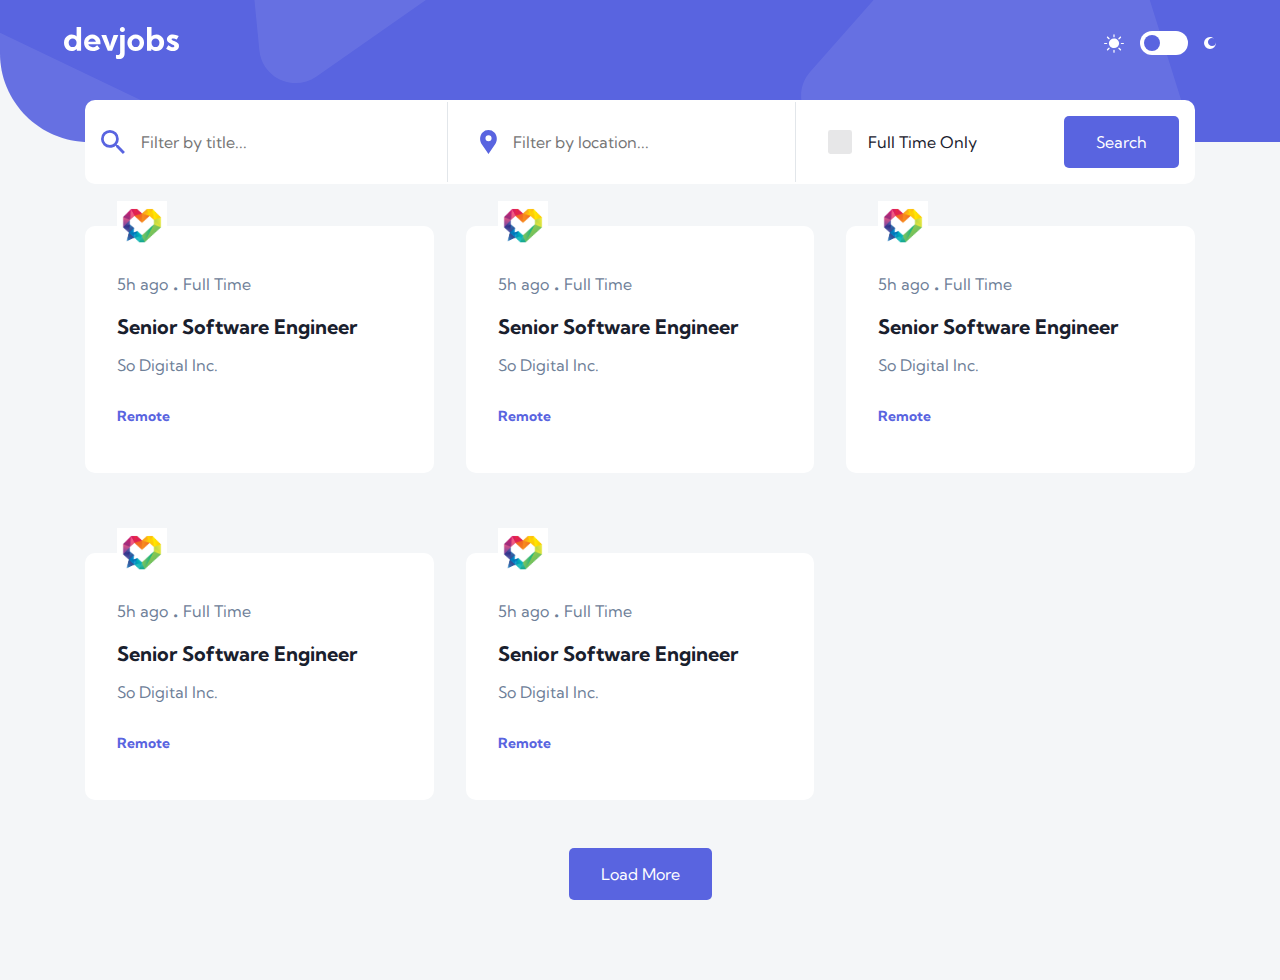
==== index.html @ e7089a94 "initial submit" ====
<!DOCTYPE html>
<html lang="en">
<head>
  <meta charset="UTF-8">
  <meta name="viewport" content="width=device-width, initial-scale=1.0">
  <link rel="icon" type="image/png" sizes="32x32" href="assets/favicon-32x32.png">
  <link rel="stylesheet" href="sass/style.css">
  <link rel="stylesheet" href="sass/style-tablet.css" media="screen and (min-width: 768px)">
  <link rel="stylesheet" href="sass/style-desktop.css" media="screen and (min-width: 1024px)">

  <title>Github App</title>
</head>

<body>
  <header>
    <!-- Background -->
    <div class="header__background">
      <picture>
        <source srcset="assets/desktop/bg-pattern-header.svg" media="(min-width: 1024px)"/>
        <source srcset="assets/tablet/bg-pattern-header.svg" media="(min-width: 768px)"/>
        <img src="assets/mobile/bg-pattern-header.svg" alt="background">
      </picture>
    </div>

    <!-- Logo & Toggle -->
    <div class="header__mode">
        <!-- Logo -->
        <a href="#" class="header__logo"><img src="assets/desktop/logo.svg" alt="logo"></a>
        <!-- Toggle -->
        <div class="row">
          <img src="assets/desktop/icon-sun.svg" alt="light mode">
          <div class="header__toggle"></div>
          <img src="assets/desktop/icon-moon.svg" alt="dark mode">
        </div>
    </div>

    <!-- Search bar -->
    <div class="header__searchbar">
      <label for="title">
        <img src="assets/desktop/icon-search.svg" alt="search">
        <input type="text" placeholder="Filter by title...">
      </label>
      <a href="#" class="modal"><img id="modal" src="assets/mobile/icon-filter.svg" alt="filter"></a>
      <a href="#" id="search">
        <svg width="24" height="24" xmlns="http://www.w3.org/2000/svg"><path d="M17.112 15.059h-1.088l-.377-.377a8.814 8.814 0 002.15-5.784A8.898 8.898 0 008.898 0 8.898 8.898 0 000 8.898a8.898 8.898 0 008.898 8.899c2.211 0 4.23-.808 5.784-2.143l.377.377v1.081l6.845 6.832 2.04-2.04-6.832-6.845zm-8.214 0A6.16 6.16 0 118.9 2.737a6.16 6.16 0 010 12.322z" fill="#FFF" fill-rule="nonzero"/></svg>
      </a>
      <div class="header__hidden">
        <label for="location">
          <img src="assets/desktop/icon-location.svg" alt="location">
          <input type="text" placeholder="Filter by location...">
        </label>
        <label for="type">
          <input type="checkbox" name="fulltime" id="fulltime1"> <!-- Need id -->
          <label for="fulltime1">Full Time Only</label>
        </label>
        <a href="#" class="searchBtn lightBtn">Search</a>
      </div>
    </div>
    
    <!-- Modal mobile -->
    <div class="header__modal">
      <div class="header__modal-content">
        <label for="location">
          <img src="assets/desktop/icon-location.svg" alt="location">
          <input type="text" placeholder="Filter by location...">
        </label>
        <div class="line"></div>
        <label for="type">
          <input type="checkbox" name="fulltime" id="fulltime2"> <!-- Need id -->
          <label for="fulltime2">Full Time Only</label>
        </label>
        <a href="#" class="searchBtn lightBtn">Search</a>
      </div>
    </div>
  </header>


  <main>
    <div class="job">
      <!-- Job card -->
      <a href="#"><div class="job__card job-1">
        <img src="assets/SR Logo.png" class="job__logo" alt="company logo">
        <div class="job__createTime">
          <span class="job__type">5h ago</span>
          <span>.</span>
          <span class="job__type">Full Time</span>
        </div>
        <h3 class="job__title">Senior Software Engineer</h3>
        <p class="job__type">So Digital Inc.</p>
        <h4 class="job__location">Remote</h4>
      </div></a>

      <a href="#"><div class="job__card job-2">
        <img src="assets/SR Logo.png" class="job__logo" alt="company logo">
        <div class="job__createTime">
          <span class="job__type">5h ago</span>
          <span>.</span>
          <span class="job__type">Full Time</span>
        </div>
        <h3 class="job__title">Senior Software Engineer</h3>
        <p class="job__type">So Digital Inc.</p>
        <h4 class="job__location">Remote</h4>
      </div></a>

      <a href="#"><div class="job__card job-3">
        <img src="assets/SR Logo.png" class="job__logo" alt="company logo">
        <div class="job__createTime">
          <span class="job__type">5h ago</span>
          <span>.</span>
          <span class="job__type">Full Time</span>
        </div>
        <h3 class="job__title">Senior Software Engineer</h3>
        <p class="job__type">So Digital Inc.</p>
        <h4 class="job__location">Remote</h4>
      </div></a>

      <a href="#"><div class="job__card job-4">
        <img src="assets/SR Logo.png" class="job__logo" alt="company logo">
        <div class="job__createTime">
          <span class="job__type">5h ago</span>
          <span>.</span>
          <span class="job__type">Full Time</span>
        </div>
        <h3 class="job__title">Senior Software Engineer</h3>
        <p class="job__type">So Digital Inc.</p>
        <h4 class="job__location">Remote</h4>
      </div></a>

      <a href="#"><div class="job__card job-5">
        <img src="assets/SR Logo.png" class="job__logo" alt="company logo">
        <div class="job__createTime">
          <span class="job__type">5h ago</span>
          <span>.</span>
          <span class="job__type">Full Time</span>
        </div>
        <h3 class="job__title">Senior Software Engineer</h3>
        <p class="job__type">So Digital Inc.</p>
        <h4 class="job__location">Remote</h4>
      </div></a>
    
    </div>

    <!-- Load more -->
    <div class="loadmore">
      <a href="#" class="lightBtn">Load More</a>
    </div>
    
  </main>
  
  <!-- <script src="js/class.js"></script> -->
  <!-- <script src="js/app.js"></script> -->
  <script src="js/ui.js"></script>
</body>
</html>
---- sass/style.css ----
@import url("https://fonts.googleapis.com/css2?family=Kumbh+Sans:wght@400;700&display=swap");
/*--VARIABLES--*/
/*--RESET--*/
/* Box sizing rules */
*, *::before, *::after {
  -webkit-box-sizing: border-box;
          box-sizing: border-box;
}

/* Remove default margin & padding */
html, body, h1, h2, h3, h4, h5, p, ul, li {
  margin: 0;
  padding: 0;
}

/* Set core root defaults */
html:focus-within {
  scroll-behavior: smooth;
}

/* Set core body defaults */
body {
  min-height: 100vh;
  text-rendering: optimizeSpeed;
  font-family: "Kumbh Sans", sans-serif;
  font-size: 1rem;
  color: #19202D;
}

/* Remove default list style */
li {
  list-style: none;
}

a {
  text-decoration: none;
  color: #19202D;
  cursor: pointer;
}

/* Make images easier to work with */
picture, img {
  max-width: 100%;
  display: block;
  height: 100%;
}

/* Inherit fonts for inputs and buttons */
input, button, textarea, select {
  font: inherit;
}

/*--VISUALLY HIDDEN--*/
.sr-only {
  border: 0 !important;
  clip: rect(1px, 1px, 1px, 1px) !important;
  -webkit-clip-path: inset(50%) !important;
  clip-path: inset(50%) !important;
  height: 1px !important;
  margin: -1px !important;
  overflow: hidden !important;
  padding: 0 !important;
  position: absolute !important;
  width: 1px !important;
  white-space: nowrap !important;
}

/*--UTILITIES--*/
.lightBtn {
  background-color: #5964e0;
  color: #FFFFFF;
  font-size: 1rem;
  padding: 1rem 2rem;
  border-radius: 5px;
}

.lightBtn:hover {
  background-color: #939BF4;
}

.darkBtn {
  background-color: #FFFFFF;
  opacity: 0.1;
  font-size: 1rem;
}

.darkBtn:hover {
  opacity: 0.35;
}

/*--LAYOUT--*/
body {
  background-color: #F4F6F8;
}

.row, .header__mode, .header__searchbar, .header__searchbar label, .header__modal-content label, .loadmore {
  display: -webkit-box;
  display: -ms-flexbox;
  display: flex;
  -webkit-box-orient: horizontal;
  -webkit-box-direction: normal;
      -ms-flex-direction: row;
          flex-direction: row;
  -webkit-box-align: center;
      -ms-flex-align: center;
          align-items: center;
}

.input input[type=checkbox], .header__modal-content label[for=type] input[type=checkbox] {
  display: none;
}

.input input[type=checkbox] + *::before, .header__modal-content label[for=type] input[type=checkbox] + *::before {
  content: "";
  display: inline-block;
  vertical-align: bottom;
  width: 1.5rem;
  height: 1.5rem;
  border-radius: 10%;
  margin-right: 1rem;
  background: rgba(18, 23, 33, 0.1);
  border: none;
}

.input input[type=checkbox]:checked + *::before, .header__modal-content label[for=type] input[type=checkbox]:checked + *::before {
  content: url(../assets/desktop/icon-check.svg);
  color: white;
  text-align: center;
  line-height: 1.5rem;
  background: #5964e0;
  border-color: #5964e0;
}

.line {
  height: 1px;
  width: 90vw;
  margin-left: -1.5rem;
  background-color: #6E8098;
}

/*--COMPONENT--*/
.header {
  position: relative;
}

.header__background picture, .header__background img {
  width: 100%;
}

.header__mode {
  width: 90vw;
  margin: 0 auto;
  position: absolute;
  top: 5vh;
  left: 5vw;
}

.header__logo {
  margin-right: auto;
}

.header__toggle {
  width: 3rem;
  height: 1.5rem;
  background-color: #FFFFFF;
  border-radius: 20px;
  margin: 0 1rem;
  position: relative;
}

.header__toggle::after {
  content: '';
  background-color: #5964e0;
  width: 1rem;
  height: 1rem;
  border-radius: 50%;
  position: absolute;
  top: 4px;
  left: 4px;
  cursor: pointer;
  -webkit-transition: left 0.25s ease;
  transition: left 0.25s ease;
}

.header__searchbar {
  width: 90vw;
  margin: 0 auto;
  padding-right: 1rem;
  background-color: #FFFFFF;
  border-radius: 10px;
  -webkit-transform: translateY(-50%);
          transform: translateY(-50%);
}

.header__searchbar input {
  border: none;
  padding: 2rem 0 2rem 2rem;
  border-radius: 10px;
}

.header__searchbar label[for=title] > img, .header__searchbar .header__hidden {
  display: none;
}

.header__searchbar label[for=title] {
  margin-right: auto;
}

.header__searchbar a {
  width: 3rem;
  padding: 0.75rem;
}

.header__searchbar #search {
  background-color: #5964e0;
  border-radius: 5px;
  display: -webkit-box;
  display: -ms-flexbox;
  display: flex;
  -webkit-box-align: center;
      -ms-flex-align: center;
          align-items: center;
  -webkit-box-pack: center;
      -ms-flex-pack: center;
          justify-content: center;
}

.header__modal {
  background-color: rgba(18, 23, 33, 0.5);
  display: -webkit-box;
  display: -ms-flexbox;
  display: flex;
  -webkit-box-orient: vertical;
  -webkit-box-direction: normal;
      -ms-flex-direction: column;
          flex-direction: column;
  -webkit-box-align: center;
      -ms-flex-align: center;
          align-items: center;
  -webkit-box-pack: center;
      -ms-flex-pack: center;
          justify-content: center;
  width: 100vw;
  height: 100vh;
  position: fixed;
  top: 0;
  left: 0;
  z-index: 1;
  visibility: hidden;
  opacity: 0;
  -webkit-transition: visibility 0s opacity 0.5s;
  transition: visibility 0s opacity 0.5s;
}

.header__modal-active {
  visibility: visible;
  opacity: 1;
}

.header__modal-content {
  background-color: #FFFFFF;
  width: 90%;
  padding: 1.5rem;
  border-radius: 10px;
}

.header__modal-content label[for=location] {
  padding: 0 0 1.5rem;
}

.header__modal-content label[for=location] input {
  margin-left: 1rem;
  border: none;
}

.header__modal-content label[for=type] {
  margin: 1.5rem 0;
  font-size: 1rem;
  font-weight: 700;
}

.header__modal-content a {
  display: block;
  text-align: center;
  font-size: 1rem;
  font-weight: 700;
}

.job {
  width: 90vw;
  text-align: center;
  margin: 2rem auto 5rem;
}

.job__card {
  background-color: #FFFFFF;
  padding: 2rem;
  position: relative;
  border-radius: 10px;
  margin-bottom: 3rem;
  text-align: left;
}

.job__card * + * {
  margin-bottom: 1rem;
}

.job__logo {
  max-width: 50px;
  max-height: 50px;
  position: absolute;
  top: -25px;
  left: 2rem;
}

.job__type {
  color: #6E8098;
  font-size: 1rem;
}

.job__createTime span:nth-of-type(2) {
  font-size: 2rem;
  color: #6E8098;
}

.job__title {
  font-size: 1.25rem;
  font-weight: 700;
  color: #19202D;
}

.job__location {
  font-size: 0.875rem;
  font-weight: 700;
  color: #5964e0;
  margin-top: 2rem;
}

.loadmore {
  -webkit-box-pack: center;
      -ms-flex-pack: center;
          justify-content: center;
  margin-bottom: 5rem;
}
/*# sourceMappingURL=style.css.map */
---- sass/style-tablet.css ----
@import url("https://fonts.googleapis.com/css2?family=Kumbh+Sans:wght@400;700&display=swap");
/*--VARIABLES--*/
/*--RESET--*/
/* Box sizing rules */
*, *::before, *::after {
  -webkit-box-sizing: border-box;
          box-sizing: border-box;
}

/* Remove default margin & padding */
html, body, h1, h2, h3, h4, h5, p, ul, li {
  margin: 0;
  padding: 0;
}

/* Set core root defaults */
html:focus-within {
  scroll-behavior: smooth;
}

/* Set core body defaults */
body {
  min-height: 100vh;
  text-rendering: optimizeSpeed;
  font-family: "Kumbh Sans", sans-serif;
  font-size: 1rem;
  color: #19202D;
}

/* Remove default list style */
li {
  list-style: none;
}

a {
  text-decoration: none;
  color: #19202D;
  cursor: pointer;
}

/* Make images easier to work with */
picture, img {
  max-width: 100%;
  display: block;
  height: 100%;
}

/* Inherit fonts for inputs and buttons */
input, button, textarea, select {
  font: inherit;
}

/*--VISUALLY HIDDEN--*/
.sr-only {
  border: 0 !important;
  clip: rect(1px, 1px, 1px, 1px) !important;
  -webkit-clip-path: inset(50%) !important;
  clip-path: inset(50%) !important;
  height: 1px !important;
  margin: -1px !important;
  overflow: hidden !important;
  padding: 0 !important;
  position: absolute !important;
  width: 1px !important;
  white-space: nowrap !important;
}

/*--UTILITIES--*/
.lightBtn {
  background-color: #5964e0;
  color: #FFFFFF;
  font-size: 1rem;
  padding: 1rem 2rem;
  border-radius: 5px;
}

.lightBtn:hover {
  background-color: #939BF4;
}

.darkBtn {
  background-color: #FFFFFF;
  opacity: 0.1;
  font-size: 1rem;
}

.darkBtn:hover {
  opacity: 0.35;
}

/*--LAYOUT--*/
body {
  background-color: #F4F6F8;
}

.row, .header__mode, .header__searchbar, .header__searchbar label, .header__modal-content label, .loadmore {
  display: -webkit-box;
  display: -ms-flexbox;
  display: flex;
  -webkit-box-orient: horizontal;
  -webkit-box-direction: normal;
      -ms-flex-direction: row;
          flex-direction: row;
  -webkit-box-align: center;
      -ms-flex-align: center;
          align-items: center;
}

.input input[type=checkbox], .header__modal-content label[for=type] input[type=checkbox], .header__searchbar .header__hidden label[for=type] input[type=checkbox] {
  display: none;
}

.input input[type=checkbox] + *::before, .header__modal-content label[for=type] input[type=checkbox] + *::before, .header__searchbar .header__hidden label[for=type] input[type=checkbox] + *::before {
  content: "";
  display: inline-block;
  vertical-align: bottom;
  width: 1.5rem;
  height: 1.5rem;
  border-radius: 10%;
  margin-right: 1rem;
  background: rgba(18, 23, 33, 0.1);
  border: none;
}

.input input[type=checkbox]:checked + *::before, .header__modal-content label[for=type] input[type=checkbox]:checked + *::before, .header__searchbar .header__hidden label[for=type] input[type=checkbox]:checked + *::before {
  content: url(../assets/desktop/icon-check.svg);
  color: white;
  text-align: center;
  line-height: 1.5rem;
  background: #5964e0;
  border-color: #5964e0;
}

.line {
  height: 1px;
  width: 90vw;
  margin-left: -1.5rem;
  background-color: #6E8098;
}

/*--COMPONENT--*/
.header {
  position: relative;
}

.header__background picture, .header__background img {
  width: 100%;
}

.header__mode {
  width: 90vw;
  margin: 0 auto;
  position: absolute;
  top: 5vh;
  left: 5vw;
}

.header__logo {
  margin-right: auto;
}

.header__toggle {
  width: 3rem;
  height: 1.5rem;
  background-color: #FFFFFF;
  border-radius: 20px;
  margin: 0 1rem;
  position: relative;
}

.header__toggle::after {
  content: '';
  background-color: #5964e0;
  width: 1rem;
  height: 1rem;
  border-radius: 50%;
  position: absolute;
  top: 4px;
  left: 4px;
  cursor: pointer;
  -webkit-transition: left 0.25s ease;
  transition: left 0.25s ease;
}

.header__searchbar {
  width: 90vw;
  margin: 0 auto;
  padding-right: 1rem;
  background-color: #FFFFFF;
  border-radius: 10px;
  -webkit-transform: translateY(-50%);
          transform: translateY(-50%);
}

.header__searchbar input {
  margin-right: auto;
  border: none;
  padding: 2rem 0 2rem 2rem;
  border-radius: 10px;
}

.header__searchbar label[for=title] > img, .header__searchbar .header__hidden {
  display: none;
}

.header__searchbar a {
  width: 3rem;
  padding: 0.75rem;
  margin: 0 auto;
}

.header__searchbar #search {
  background-color: #5964e0;
  border-radius: 5px;
  display: -webkit-box;
  display: -ms-flexbox;
  display: flex;
  -webkit-box-align: center;
      -ms-flex-align: center;
          align-items: center;
  -webkit-box-pack: center;
      -ms-flex-pack: center;
          justify-content: center;
}

.header__modal {
  background-color: rgba(18, 23, 33, 0.5);
  display: -webkit-box;
  display: -ms-flexbox;
  display: flex;
  -webkit-box-orient: vertical;
  -webkit-box-direction: normal;
      -ms-flex-direction: column;
          flex-direction: column;
  -webkit-box-align: center;
      -ms-flex-align: center;
          align-items: center;
  -webkit-box-pack: center;
      -ms-flex-pack: center;
          justify-content: center;
  width: 100vw;
  height: 100vh;
  position: fixed;
  top: 0;
  left: 0;
  z-index: 1;
  visibility: hidden;
  opacity: 0;
  -webkit-transition: visibility 0s opacity 0.5s;
  transition: visibility 0s opacity 0.5s;
}

.header__modal-active {
  visibility: visible;
  opacity: 1;
}

.header__modal-content {
  background-color: #FFFFFF;
  width: 90%;
  padding: 1.5rem;
  border-radius: 10px;
}

.header__modal-content label[for=location] {
  padding: 0 0 1.5rem;
}

.header__modal-content label[for=location] input {
  margin-left: 1rem;
  border: none;
}

.header__modal-content label[for=type] {
  margin: 1.5rem 0;
  font-size: 1rem;
  font-weight: 700;
}

.header__modal-content a {
  display: block;
  text-align: center;
  font-size: 1rem;
  font-weight: 700;
}

.job {
  width: 90vw;
  text-align: center;
  margin: 2rem auto 5rem;
}

.job__card {
  background-color: #FFFFFF;
  padding: 2rem;
  position: relative;
  border-radius: 10px;
  margin-bottom: 3rem;
  text-align: left;
}

.job__card * + * {
  margin-bottom: 1rem;
}

.job__logo {
  max-width: 50px;
  max-height: 50px;
  position: absolute;
  top: -25px;
  left: 2rem;
}

.job__type {
  color: #6E8098;
  font-size: 1rem;
}

.job__createTime span:nth-of-type(2) {
  font-size: 2rem;
  color: #6E8098;
}

.job__title {
  font-size: 1.25rem;
  font-weight: 700;
  color: #19202D;
}

.job__location {
  font-size: 0.875rem;
  font-weight: 700;
  color: #5964e0;
  margin-top: 2rem;
}

.loadmore {
  -webkit-box-pack: center;
      -ms-flex-pack: center;
          justify-content: center;
  margin-bottom: 5rem;
}

.header__searchbar {
  -webkit-box-pack: justify;
      -ms-flex-pack: justify;
          justify-content: space-between;
  padding: 0 1rem;
}

.header__searchbar .header__hidden {
  display: -webkit-box;
  display: -ms-flexbox;
  display: flex;
  -webkit-box-align: center;
      -ms-flex-align: center;
          align-items: center;
  -webkit-box-pack: justify;
      -ms-flex-pack: justify;
          justify-content: space-between;
  -webkit-box-flex: 1;
      -ms-flex-positive: 1;
          flex-grow: 1;
}

.header__searchbar .header__hidden label {
  -webkit-box-flex: 1;
      -ms-flex-positive: 1;
          flex-grow: 1;
}

.header__searchbar .header__hidden a {
  width: auto;
  padding: 1rem 2rem;
  margin-left: 1rem;
}

.header__searchbar .header__hidden label[for=type] {
  margin-left: 3rem;
  -ms-flex-negative: 1;
      flex-shrink: 1;
}

.header__searchbar .header__hidden label[for=type] label {
  white-space: nowrap;
  overflow: hidden;
}

.header__searchbar .header__hidden label[for=type]::before {
  content: '';
  width: 1px;
  height: 5rem;
  background: rgba(110, 128, 152, 0.2);
  -webkit-transform: translateX(-2rem);
          transform: translateX(-2rem);
}

.header__searchbar label[for=title] > img {
  display: block;
}

.header__searchbar label[for=title] {
  -ms-flex-preferred-size: 1;
      flex-basis: 1;
  -webkit-box-flex: 1;
      -ms-flex-positive: 1;
          flex-grow: 1;
}

.header__searchbar label[for=title]::after {
  content: '';
  width: 1px;
  height: 5rem;
  background: rgba(110, 128, 152, 0.2);
  -webkit-transform: translateX(-2rem);
          transform: translateX(-2rem);
}

.header__searchbar .modal, .header__searchbar #search {
  display: none;
}

.header__searchbar input {
  padding: 2rem 0 2rem 1rem;
  -ms-flex-negative: 2;
      flex-shrink: 2;
  width: 100%;
}

.job {
  display: -ms-grid;
  display: grid;
  width: 90vw;
  -ms-grid-columns: 1fr 1fr;
      grid-template-columns: 1fr 1fr;
  margin: 0 auto;
  gap: 2rem;
}
/*# sourceMappingURL=style-tablet.css.map */
---- sass/style-desktop.css ----
.header__mode {
  top: 3vh;
}

.header__searchbar {
  max-width: 1110px;
}

.job {
  max-width: 1110px;
  -ms-grid-columns: 1fr 1fr 1fr;
      grid-template-columns: 1fr 1fr 1fr;
  margin: 0 auto;
  gap: 2rem;
}
/*# sourceMappingURL=style-desktop.css.map */
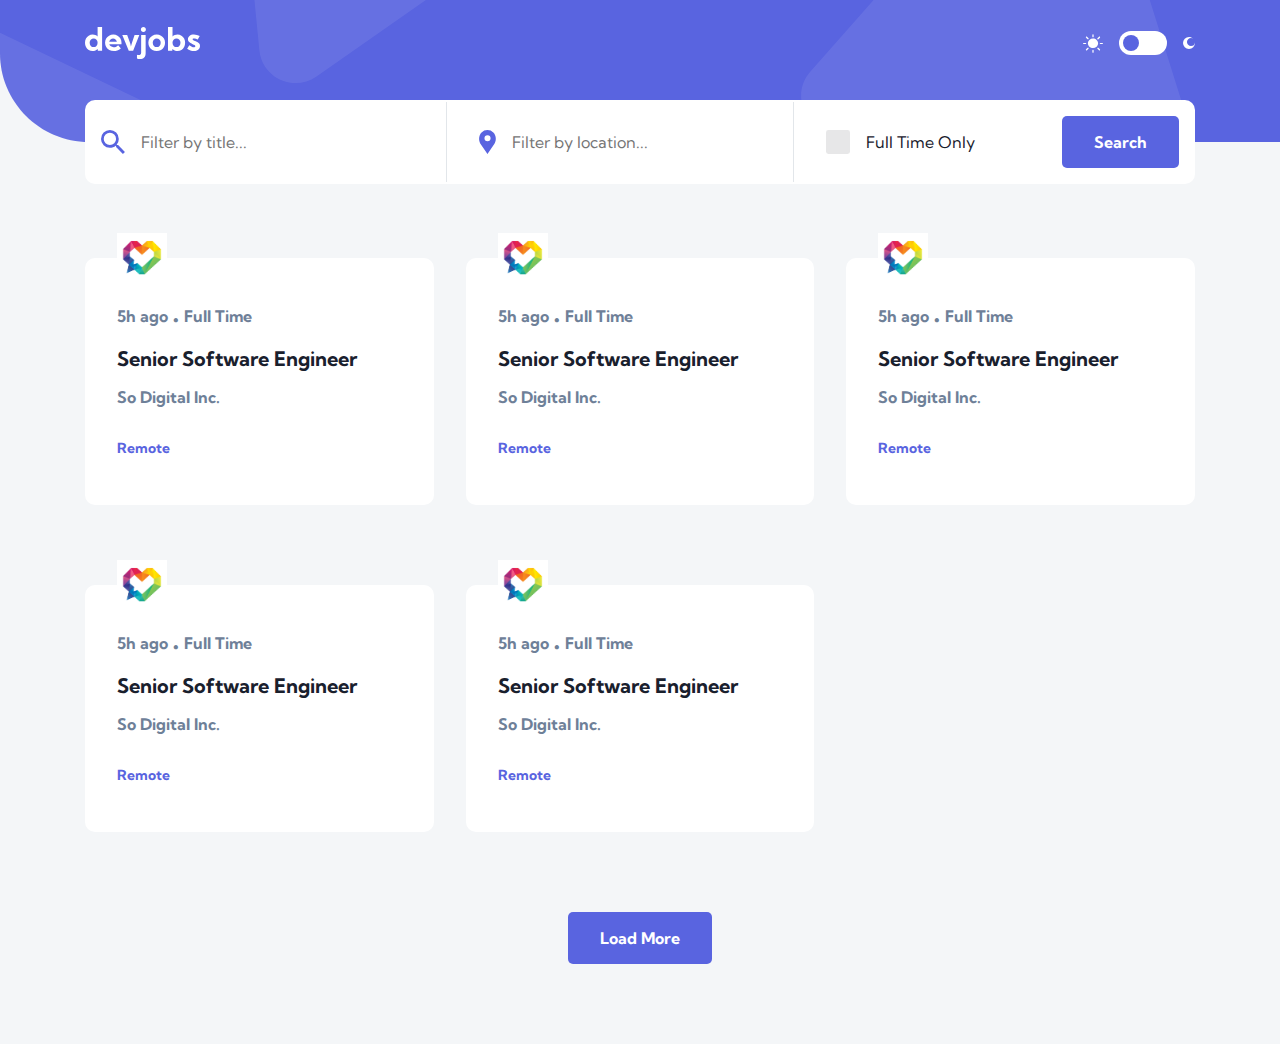
==== commit 44256203: "Update UI, new page" ====
--- a/index.html
+++ b/index.html
@@ -6,7 +6,7 @@
   <link rel="icon" type="image/png" sizes="32x32" href="assets/favicon-32x32.png">
   <link rel="stylesheet" href="sass/style.css">
   <link rel="stylesheet" href="sass/style-tablet.css" media="screen and (min-width: 768px)">
-  <link rel="stylesheet" href="sass/style-desktop.css" media="screen and (min-width: 1024px)">
+  <link rel="stylesheet" href="sass/style-desktop.css" media="screen and (min-width: 1200px)">
 
   <title>Github App</title>
 </head>
@@ -16,7 +16,7 @@
     <!-- Background -->
     <div class="header__background">
       <picture>
-        <source srcset="assets/desktop/bg-pattern-header.svg" media="(min-width: 1024px)"/>
+        <source srcset="assets/desktop/bg-pattern-header.svg" media="(min-width: 1200px)"/>
         <source srcset="assets/tablet/bg-pattern-header.svg" media="(min-width: 768px)"/>
         <img src="assets/mobile/bg-pattern-header.svg" alt="background">
       </picture>
@@ -141,7 +141,7 @@
     </div>
 
     <!-- Load more -->
-    <div class="loadmore">
+    <div class="loadmore" id="loadmore">
       <a href="#" class="lightBtn">Load More</a>
     </div>
     
--- a/sass/style.css
+++ b/sass/style.css
@@ -36,6 +36,8 @@
   text-decoration: none;
   color: #19202D;
   cursor: pointer;
+  font-size: 1rem;
+  font-weight: 700;
 }
 
 /* Make images easier to work with */
@@ -78,14 +80,61 @@
   background-color: #939BF4;
 }
 
+.lightBtn-2 {
+  background-color: rgba(89, 100, 224, 0.1);
+  color: #5964e0;
+  font-size: 1rem;
+  padding: 1rem 2rem;
+  border-radius: 5px;
+}
+
+.lightBtn-2:hover {
+  background-color: rgba(89, 100, 224, 0.35);
+}
+
 .darkBtn {
-  background-color: #FFFFFF;
-  opacity: 0.1;
+  background-color: rgba(255, 255, 255, 0.1);
   font-size: 1rem;
 }
 
 .darkBtn:hover {
-  opacity: 0.35;
+  background-color: rgba(255, 255, 255, 0.35);
+}
+
+.input input[type=checkbox], .header__modal-content label[for=type] input[type=checkbox] {
+  display: none;
+}
+
+.input input[type=checkbox] + *::before, .header__modal-content label[for=type] input[type=checkbox] + *::before {
+  content: "";
+  display: inline-block;
+  vertical-align: bottom;
+  width: 1.5rem;
+  height: 1.5rem;
+  border-radius: 10%;
+  margin-right: 1rem;
+  background: rgba(18, 23, 33, 0.1);
+  border: none;
+}
+
+.input input[type=checkbox]:checked + *::before, .header__modal-content label[for=type] input[type=checkbox]:checked + *::before {
+  content: url(../assets/desktop/icon-check.svg);
+  color: white;
+  text-align: center;
+  line-height: 1.5rem;
+  background: #5964e0;
+  border-color: #5964e0;
+}
+
+.line {
+  height: 1px;
+  width: 90vw;
+  margin-left: -1.5rem;
+  background-color: #6E8098;
+}
+
+*:focus {
+  outline: 1px solid #939BF4;
 }
 
 /*--LAYOUT--*/
@@ -106,38 +155,6 @@
           align-items: center;
 }
 
-.input input[type=checkbox], .header__modal-content label[for=type] input[type=checkbox] {
-  display: none;
-}
-
-.input input[type=checkbox] + *::before, .header__modal-content label[for=type] input[type=checkbox] + *::before {
-  content: "";
-  display: inline-block;
-  vertical-align: bottom;
-  width: 1.5rem;
-  height: 1.5rem;
-  border-radius: 10%;
-  margin-right: 1rem;
-  background: rgba(18, 23, 33, 0.1);
-  border: none;
-}
-
-.input input[type=checkbox]:checked + *::before, .header__modal-content label[for=type] input[type=checkbox]:checked + *::before {
-  content: url(../assets/desktop/icon-check.svg);
-  color: white;
-  text-align: center;
-  line-height: 1.5rem;
-  background: #5964e0;
-  border-color: #5964e0;
-}
-
-.line {
-  height: 1px;
-  width: 90vw;
-  margin-left: -1.5rem;
-  background-color: #6E8098;
-}
-
 /*--COMPONENT--*/
 .header {
   position: relative;
@@ -165,6 +182,7 @@
   background-color: #FFFFFF;
   border-radius: 20px;
   margin: 0 1rem;
+  cursor: pointer;
   position: relative;
 }
 
@@ -182,6 +200,10 @@
   transition: left 0.25s ease;
 }
 
+.header__toggle:hover::after {
+  background-color: #939BF4;
+}
+
 .header__searchbar {
   width: 90vw;
   margin: 0 auto;
@@ -196,6 +218,7 @@
   border: none;
   padding: 2rem 0 2rem 2rem;
   border-radius: 10px;
+  cursor: pointer;
 }
 
 .header__searchbar label[for=title] > img, .header__searchbar .header__hidden {
@@ -282,8 +305,6 @@
 .header__modal-content a {
   display: block;
   text-align: center;
-  font-size: 1rem;
-  font-weight: 700;
 }
 
 .job {
@@ -329,6 +350,10 @@
   color: #19202D;
 }
 
+.job__title:hover {
+  color: #6E8098;
+}
+
 .job__location {
   font-size: 0.875rem;
   font-weight: 700;
@@ -342,4 +367,134 @@
           justify-content: center;
   margin-bottom: 5rem;
 }
+
+.detail {
+  width: 90vw;
+  margin: 0 auto 7.5rem;
+}
+
+.detail__company {
+  background-color: #FFFFFF;
+  text-align: center;
+  padding: 3rem 1rem 2.5rem;
+  position: relative;
+  border-radius: 10px;
+  -webkit-transform: translateY(-1rem);
+          transform: translateY(-1rem);
+}
+
+.detail__company img {
+  max-width: 50px;
+  max-height: 50px;
+  margin: 0 auto;
+  border-radius: 15px;
+  position: absolute;
+  left: calc(50% - 25px);
+  top: -25px;
+}
+
+.detail__company h3 {
+  font-size: 1.25rem;
+  font-weight: 700;
+}
+
+.detail__company p {
+  font-size: 1rem;
+  margin-top: 1rem;
+  color: #6E8098;
+}
+
+.detail__company a {
+  display: inline-block;
+  margin-top: 2rem;
+}
+
+.detail__info {
+  background-color: #FFFFFF;
+  border-radius: 10px;
+  padding: 2rem 1rem;
+  margin-top: 1rem;
+}
+
+.detail__info a {
+  display: block;
+  text-align: center;
+  margin: 2rem 0;
+}
+
+.detail__info .job__title, .detail__info .job__location {
+  margin-top: 0.5rem;
+}
+
+.detail__description p, .detail__description li {
+  font-size: 1rem;
+  color: #6E8098;
+  line-height: 26px;
+}
+
+.detail__description p {
+  margin: 1rem 0;
+}
+
+.detail__description li {
+  list-style-type: disc;
+  list-style-position: inside;
+  margin: 0.5rem 0;
+}
+
+.detail__description li::marker {
+  color: #5964e0;
+}
+
+.detail__description strong {
+  color: #19202D;
+}
+
+.detail__description a {
+  display: inline;
+  color: #5964e0;
+  text-decoration: underline;
+  font-weight: 400;
+}
+
+.detail__apply {
+  color: #FFFFFF;
+  background-color: #5964e0;
+  border-radius: 10px;
+  padding: 2rem 1rem;
+  margin: 2rem 0;
+  line-height: 26px;
+}
+
+.detail__apply h3 {
+  font-size: 1.25rem;
+  font-weight: 700;
+  margin: 1rem 0;
+}
+
+.detail__apply a {
+  color: #FFFFFF;
+  text-decoration: underline;
+  font-weight: 400;
+  display: block;
+  margin: 1rem 0;
+}
+
+.footer {
+  padding: 5vw;
+  width: 100vw;
+  background-color: #FFFFFF;
+  margin: 0 auto;
+  position: fixed;
+  bottom: 0;
+}
+
+.footer a {
+  display: block;
+  text-align: center;
+}
+
+.footer__text {
+  display: none;
+}
 /*# sourceMappingURL=style.css.map */--- a/sass/style-tablet.css
+++ b/sass/style-tablet.css
@@ -36,6 +36,8 @@
   text-decoration: none;
   color: #19202D;
   cursor: pointer;
+  font-size: 1rem;
+  font-weight: 700;
 }
 
 /* Make images easier to work with */
@@ -78,14 +80,61 @@
   background-color: #939BF4;
 }
 
+.lightBtn-2 {
+  background-color: rgba(89, 100, 224, 0.1);
+  color: #5964e0;
+  font-size: 1rem;
+  padding: 1rem 2rem;
+  border-radius: 5px;
+}
+
+.lightBtn-2:hover {
+  background-color: rgba(89, 100, 224, 0.35);
+}
+
 .darkBtn {
-  background-color: #FFFFFF;
-  opacity: 0.1;
+  background-color: rgba(255, 255, 255, 0.1);
   font-size: 1rem;
 }
 
 .darkBtn:hover {
-  opacity: 0.35;
+  background-color: rgba(255, 255, 255, 0.35);
+}
+
+.input input[type=checkbox], .header__modal-content label[for=type] input[type=checkbox], .header__searchbar .header__hidden label[for=type] input[type=checkbox] {
+  display: none;
+}
+
+.input input[type=checkbox] + *::before, .header__modal-content label[for=type] input[type=checkbox] + *::before, .header__searchbar .header__hidden label[for=type] input[type=checkbox] + *::before {
+  content: "";
+  display: inline-block;
+  vertical-align: bottom;
+  width: 1.5rem;
+  height: 1.5rem;
+  border-radius: 10%;
+  margin-right: 1rem;
+  background: rgba(18, 23, 33, 0.1);
+  border: none;
+}
+
+.input input[type=checkbox]:checked + *::before, .header__modal-content label[for=type] input[type=checkbox]:checked + *::before, .header__searchbar .header__hidden label[for=type] input[type=checkbox]:checked + *::before {
+  content: url(../assets/desktop/icon-check.svg);
+  color: white;
+  text-align: center;
+  line-height: 1.5rem;
+  background: #5964e0;
+  border-color: #5964e0;
+}
+
+.line {
+  height: 1px;
+  width: 90vw;
+  margin-left: -1.5rem;
+  background-color: #6E8098;
+}
+
+*:focus {
+  outline: 1px solid #939BF4;
 }
 
 /*--LAYOUT--*/
@@ -93,7 +142,7 @@
   background-color: #F4F6F8;
 }
 
-.row, .header__mode, .header__searchbar, .header__searchbar label, .header__modal-content label, .loadmore {
+.row, .header__mode, .header__searchbar, .header__searchbar label, .header__modal-content label, .loadmore, .footer {
   display: -webkit-box;
   display: -ms-flexbox;
   display: flex;
@@ -106,38 +155,6 @@
           align-items: center;
 }
 
-.input input[type=checkbox], .header__modal-content label[for=type] input[type=checkbox], .header__searchbar .header__hidden label[for=type] input[type=checkbox] {
-  display: none;
-}
-
-.input input[type=checkbox] + *::before, .header__modal-content label[for=type] input[type=checkbox] + *::before, .header__searchbar .header__hidden label[for=type] input[type=checkbox] + *::before {
-  content: "";
-  display: inline-block;
-  vertical-align: bottom;
-  width: 1.5rem;
-  height: 1.5rem;
-  border-radius: 10%;
-  margin-right: 1rem;
-  background: rgba(18, 23, 33, 0.1);
-  border: none;
-}
-
-.input input[type=checkbox]:checked + *::before, .header__modal-content label[for=type] input[type=checkbox]:checked + *::before, .header__searchbar .header__hidden label[for=type] input[type=checkbox]:checked + *::before {
-  content: url(../assets/desktop/icon-check.svg);
-  color: white;
-  text-align: center;
-  line-height: 1.5rem;
-  background: #5964e0;
-  border-color: #5964e0;
-}
-
-.line {
-  height: 1px;
-  width: 90vw;
-  margin-left: -1.5rem;
-  background-color: #6E8098;
-}
-
 /*--COMPONENT--*/
 .header {
   position: relative;
@@ -165,6 +182,7 @@
   background-color: #FFFFFF;
   border-radius: 20px;
   margin: 0 1rem;
+  cursor: pointer;
   position: relative;
 }
 
@@ -182,6 +200,10 @@
   transition: left 0.25s ease;
 }
 
+.header__toggle:hover::after {
+  background-color: #939BF4;
+}
+
 .header__searchbar {
   width: 90vw;
   margin: 0 auto;
@@ -193,20 +215,23 @@
 }
 
 .header__searchbar input {
-  margin-right: auto;
   border: none;
   padding: 2rem 0 2rem 2rem;
   border-radius: 10px;
+  cursor: pointer;
 }
 
 .header__searchbar label[for=title] > img, .header__searchbar .header__hidden {
   display: none;
+}
+
+.header__searchbar label[for=title] {
+  margin-right: auto;
 }
 
 .header__searchbar a {
   width: 3rem;
   padding: 0.75rem;
-  margin: 0 auto;
 }
 
 .header__searchbar #search {
@@ -280,8 +305,6 @@
 .header__modal-content a {
   display: block;
   text-align: center;
-  font-size: 1rem;
-  font-weight: 700;
 }
 
 .job {
@@ -327,6 +350,10 @@
   color: #19202D;
 }
 
+.job__title:hover {
+  color: #6E8098;
+}
+
 .job__location {
   font-size: 0.875rem;
   font-weight: 700;
@@ -339,6 +366,136 @@
       -ms-flex-pack: center;
           justify-content: center;
   margin-bottom: 5rem;
+}
+
+.detail {
+  width: 90vw;
+  margin: 0 auto 7.5rem;
+}
+
+.detail__company {
+  background-color: #FFFFFF;
+  text-align: center;
+  padding: 3rem 1rem 2.5rem;
+  position: relative;
+  border-radius: 10px;
+  -webkit-transform: translateY(-1rem);
+          transform: translateY(-1rem);
+}
+
+.detail__company img {
+  max-width: 50px;
+  max-height: 50px;
+  margin: 0 auto;
+  border-radius: 15px;
+  position: absolute;
+  left: calc(50% - 25px);
+  top: -25px;
+}
+
+.detail__company h3 {
+  font-size: 1.25rem;
+  font-weight: 700;
+}
+
+.detail__company p {
+  font-size: 1rem;
+  margin-top: 1rem;
+  color: #6E8098;
+}
+
+.detail__company a {
+  display: inline-block;
+  margin-top: 2rem;
+}
+
+.detail__info {
+  background-color: #FFFFFF;
+  border-radius: 10px;
+  padding: 2rem 1rem;
+  margin-top: 1rem;
+}
+
+.detail__info a {
+  display: block;
+  text-align: center;
+  margin: 2rem 0;
+}
+
+.detail__info .job__title, .detail__info .job__location {
+  margin-top: 0.5rem;
+}
+
+.detail__description p, .detail__description li {
+  font-size: 1rem;
+  color: #6E8098;
+  line-height: 26px;
+}
+
+.detail__description p {
+  margin: 1rem 0;
+}
+
+.detail__description li {
+  list-style-type: disc;
+  list-style-position: inside;
+  margin: 0.5rem 0;
+}
+
+.detail__description li::marker {
+  color: #5964e0;
+}
+
+.detail__description strong {
+  color: #19202D;
+}
+
+.detail__description a {
+  display: inline;
+  color: #5964e0;
+  text-decoration: underline;
+  font-weight: 400;
+}
+
+.detail__apply {
+  color: #FFFFFF;
+  background-color: #5964e0;
+  border-radius: 10px;
+  padding: 2rem 1rem;
+  margin: 2rem 0;
+  line-height: 26px;
+}
+
+.detail__apply h3 {
+  font-size: 1.25rem;
+  font-weight: 700;
+  margin: 1rem 0;
+}
+
+.detail__apply a {
+  color: #FFFFFF;
+  text-decoration: underline;
+  font-weight: 400;
+  display: block;
+  margin: 1rem 0;
+}
+
+.footer {
+  padding: 5vw;
+  width: 100vw;
+  background-color: #FFFFFF;
+  margin: 0 auto;
+  position: fixed;
+  bottom: 0;
+}
+
+.footer a {
+  display: block;
+  text-align: center;
+}
+
+.footer__text {
+  display: none;
 }
 
 .header__searchbar {
@@ -433,7 +590,117 @@
   width: 90vw;
   -ms-grid-columns: 1fr 1fr;
       grid-template-columns: 1fr 1fr;
-  margin: 0 auto;
+  margin: 2rem auto;
   gap: 2rem;
 }
+
+.detail__company {
+  display: -ms-grid;
+  display: grid;
+  -ms-grid-columns: 8.75rem auto 13rem;
+      grid-template-columns: 8.75rem auto 13rem;
+  -ms-grid-rows: 1fr 1fr;
+      grid-template-rows: 1fr 1fr;
+  padding: 0;
+  -webkit-box-align: center;
+      -ms-flex-align: center;
+          align-items: center;
+  -webkit-transform: translateY(-2.5rem);
+          transform: translateY(-2.5rem);
+  border-top-left-radius: 0;
+}
+
+.detail__company img {
+  -ms-grid-column: 1;
+  -ms-grid-column-span: 1;
+  grid-column: 1 / span 1;
+  -ms-grid-row: 1;
+  -ms-grid-row-span: 2;
+  grid-row: 1 / span 2;
+  position: static;
+  margin: 0;
+  max-width: 140px;
+  max-height: 140px;
+  border-radius: 0;
+  border-bottom-left-radius: 10px;
+}
+
+.detail__company h3 {
+  -ms-grid-column: 2;
+  -ms-grid-column-span: 1;
+  grid-column: 2 / span 1;
+  -ms-grid-row: 1;
+  -ms-grid-row-span: 1;
+  grid-row: 1 / span 1;
+  text-align: left;
+  margin-left: 2rem;
+  -ms-flex-item-align: end;
+      -ms-grid-row-align: end;
+      align-self: end;
+}
+
+.detail__company p {
+  -ms-grid-column: 2;
+  -ms-grid-column-span: 1;
+  grid-column: 2 / span 1;
+  -ms-grid-row: 2;
+  -ms-grid-row-span: 1;
+  grid-row: 2 / span 1;
+  margin: 0.5rem 0 0 2rem;
+  text-align: left;
+  -ms-flex-item-align: start;
+      -ms-grid-row-align: start;
+      align-self: start;
+}
+
+.detail__company a {
+  -ms-grid-column: 3;
+  -ms-grid-column-span: 1;
+  grid-column: 3 / span 1;
+  -ms-grid-row: 1;
+  -ms-grid-row-span: 2;
+  grid-row: 1 / span 2;
+  margin: 0;
+  margin-right: 2rem;
+}
+
+.detail__info {
+  position: relative;
+  padding: 2rem;
+  margin-top: 0;
+}
+
+.detail__info a.lightBtn {
+  position: absolute;
+  top: 2rem;
+  right: 2rem;
+}
+
+.detail__description {
+  margin-top: 2.5rem;
+}
+
+.detail__apply {
+  margin: 2rem 0 9rem;
+}
+
+.footer {
+  -webkit-box-pack: justify;
+      -ms-flex-pack: justify;
+          justify-content: space-between;
+  padding: 2rem 5vw;
+}
+
+.footer__text {
+  display: block;
+}
+
+.footer h3 {
+  font-size: 1.25rem;
+  font-weight: 700;
+}
+
+.footer p {
+  font-size: 1rem;
+}
 /*# sourceMappingURL=style-tablet.css.map */--- a/sass/style-desktop.css
+++ b/sass/style-desktop.css
@@ -1,5 +1,7 @@
 .header__mode {
   top: 3vh;
+  left: calc((100vw - 1110px) / 2);
+  max-width: 1110px;
 }
 
 .header__searchbar {
@@ -10,7 +12,13 @@
   max-width: 1110px;
   -ms-grid-columns: 1fr 1fr 1fr;
       grid-template-columns: 1fr 1fr 1fr;
-  margin: 0 auto;
-  gap: 2rem;
+}
+
+.detail {
+  max-width: 730px;
+}
+
+.footer {
+  padding: 2rem calc((100vw - 730px) / 2);
 }
 /*# sourceMappingURL=style-desktop.css.map */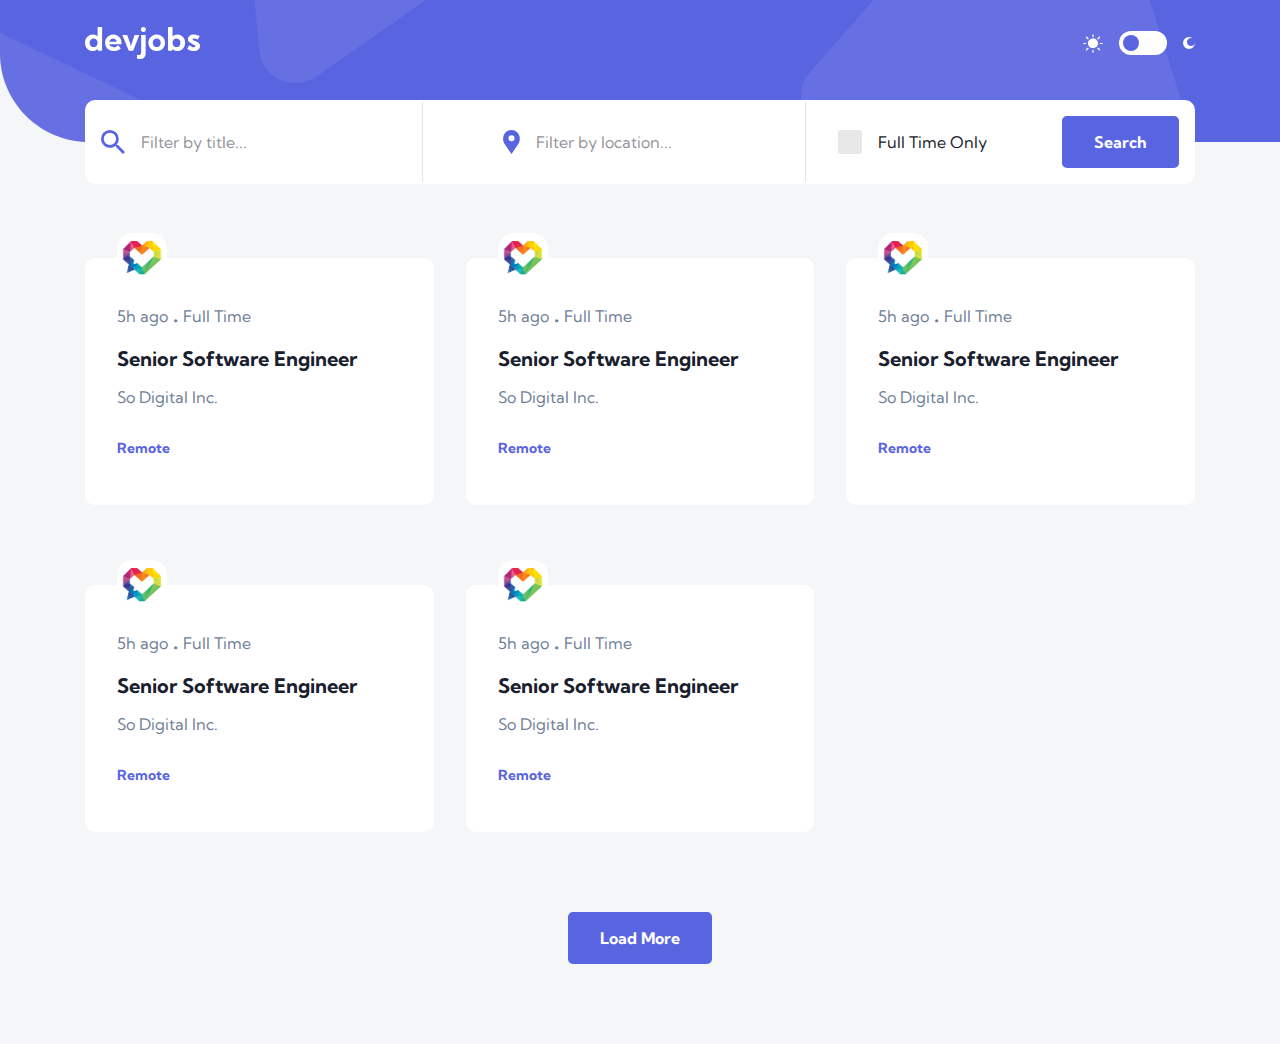
==== commit 1677c919: "Update dark mode UI" ====
--- a/index.html
+++ b/index.html
@@ -29,7 +29,7 @@
         <!-- Toggle -->
         <div class="row">
           <img src="assets/desktop/icon-sun.svg" alt="light mode">
-          <div class="header__toggle"></div>
+          <div class="header__toggle" data-dark-mode aria-hidden></div>
           <img src="assets/desktop/icon-moon.svg" alt="dark mode">
         </div>
     </div>
@@ -40,7 +40,9 @@
         <img src="assets/desktop/icon-search.svg" alt="search">
         <input type="text" placeholder="Filter by title...">
       </label>
-      <a href="#" class="modal"><img id="modal" src="assets/mobile/icon-filter.svg" alt="filter"></a>
+      <a href="#" id="modal">
+        <svg width="20" height="20" class="modal" xmlns="http://www.w3.org/2000/svg"><path d="M19.108 0H.86a.86.86 0 00-.764.455.833.833 0 00.068.884l6.685 9.202.007.01c.242.32.374.708.375 1.107v7.502a.825.825 0 00.248.594.865.865 0 00.942.18l3.756-1.4c.337-.1.56-.41.56-.784v-6.092c0-.399.132-.787.375-1.108l.007-.009 6.685-9.202c.19-.26.217-.6.068-.884A.86.86 0 0019.108 0z" fill="#6E8098" fill-rule="nonzero"/></svg>
+      </a>
       <a href="#" id="search">
         <svg width="24" height="24" xmlns="http://www.w3.org/2000/svg"><path d="M17.112 15.059h-1.088l-.377-.377a8.814 8.814 0 002.15-5.784A8.898 8.898 0 008.898 0 8.898 8.898 0 000 8.898a8.898 8.898 0 008.898 8.899c2.211 0 4.23-.808 5.784-2.143l.377.377v1.081l6.845 6.832 2.04-2.04-6.832-6.845zm-8.214 0A6.16 6.16 0 118.9 2.737a6.16 6.16 0 010 12.322z" fill="#FFF" fill-rule="nonzero"/></svg>
       </a>
--- a/sass/style.css
+++ b/sass/style.css
@@ -1,5 +1,39 @@
 @import url("https://fonts.googleapis.com/css2?family=Kumbh+Sans:wght@400;700&display=swap");
 /*--VARIABLES--*/
+/*--DARK MODE VAR--*/
+:root {
+  --color-background: #F4F6F8;
+  --color-text: #19202D;
+  --color-placeholder: rgba(25, 32, 45, 0.5);
+  --color-component-background: #FFFFFF;
+  --btn-background-1: #5964e0;
+  --btn-background-hover-1: #939BF4;
+  --btn-text-1: #FFFFFF;
+  --btn-background-2: rgba(89, 100, 224, 0.1);
+  --btn-background-hover-2: rgba(89, 100, 224, 0.25);
+  --btn-text-2: #5964e0;
+  --checkbox-background: rgba(18, 23, 33, 0.1);
+}
+
+.dark {
+  --color-background: #121721;
+  --color-text: #FFFFFF;
+  --color-placeholder: rgba(255, 255, 255, 0.5);
+  --color-component-background: #19202D;
+  --btn-background-1: rgba(255, 255, 255, 0.1);
+  --btn-background-hover-1: rgba(255, 255, 255, 0.35);
+  --btn-text-1: #FFFFFF;
+  --btn-background-2: rgba(255, 255, 255, 0.1);
+  --btn-background-hover-2: rgba(255, 255, 255, 0.35);
+  --btn-text-2: #FFFFFF;
+  --checkbox-background: rgba(255, 255, 255, 0.1);
+}
+
+* {
+  -webkit-transition: all .15s ease;
+  transition: all .15s ease;
+}
+
 /*--RESET--*/
 /* Box sizing rules */
 *, *::before, *::after {
@@ -24,7 +58,7 @@
   text-rendering: optimizeSpeed;
   font-family: "Kumbh Sans", sans-serif;
   font-size: 1rem;
-  color: #19202D;
+  color: var(--color-text);
 }
 
 /* Remove default list style */
@@ -34,7 +68,7 @@
 
 a {
   text-decoration: none;
-  color: #19202D;
+  color: var(--color-text);
   cursor: pointer;
   font-size: 1rem;
   font-weight: 700;
@@ -48,8 +82,30 @@
 }
 
 /* Inherit fonts for inputs and buttons */
-input, button, textarea, select {
+input[type=text], button, textarea, select {
   font: inherit;
+  color: var(--color-text);
+  background-color: var(--color-component-background);
+}
+
+::-webkit-input-placeholder {
+  color: var(--color-placeholder);
+}
+
+:-ms-input-placeholder {
+  color: var(--color-placeholder);
+}
+
+::-ms-input-placeholder {
+  color: var(--color-placeholder);
+}
+
+::placeholder {
+  color: var(--color-placeholder);
+}
+
+svg {
+  pointer-events: none;
 }
 
 /*--VISUALLY HIDDEN--*/
@@ -69,36 +125,27 @@
 
 /*--UTILITIES--*/
 .lightBtn {
-  background-color: #5964e0;
-  color: #FFFFFF;
+  background-color: var(--btn-background-1);
+  color: var(--btn-text-1);
   font-size: 1rem;
   padding: 1rem 2rem;
   border-radius: 5px;
 }
 
 .lightBtn:hover {
-  background-color: #939BF4;
+  background-color: var(--btn-background-hover-1);
 }
 
 .lightBtn-2 {
-  background-color: rgba(89, 100, 224, 0.1);
-  color: #5964e0;
+  background-color: var(--btn-background-2);
+  color: var(--btn-text-2);
   font-size: 1rem;
   padding: 1rem 2rem;
   border-radius: 5px;
 }
 
 .lightBtn-2:hover {
-  background-color: rgba(89, 100, 224, 0.35);
-}
-
-.darkBtn {
-  background-color: rgba(255, 255, 255, 0.1);
-  font-size: 1rem;
-}
-
-.darkBtn:hover {
-  background-color: rgba(255, 255, 255, 0.35);
+  background-color: var(--btn-background-hover-2);
 }
 
 .input input[type=checkbox], .header__modal-content label[for=type] input[type=checkbox] {
@@ -113,7 +160,7 @@
   height: 1.5rem;
   border-radius: 10%;
   margin-right: 1rem;
-  background: rgba(18, 23, 33, 0.1);
+  background-color: var(--checkbox-background);
   border: none;
 }
 
@@ -122,7 +169,7 @@
   color: white;
   text-align: center;
   line-height: 1.5rem;
-  background: #5964e0;
+  background-color: #5964e0;
   border-color: #5964e0;
 }
 
@@ -139,7 +186,7 @@
 
 /*--LAYOUT--*/
 body {
-  background-color: #F4F6F8;
+  background-color: var(--color-background);
 }
 
 .row, .header__mode, .header__searchbar, .header__searchbar label, .header__modal-content label, .loadmore {
@@ -204,11 +251,15 @@
   background-color: #939BF4;
 }
 
+.header__toggle.active::after {
+  left: 28px;
+}
+
 .header__searchbar {
   width: 90vw;
   margin: 0 auto;
   padding-right: 1rem;
-  background-color: #FFFFFF;
+  background-color: var(--color-component-background);
   border-radius: 10px;
   -webkit-transform: translateY(-50%);
           transform: translateY(-50%);
@@ -246,6 +297,10 @@
   -webkit-box-pack: center;
       -ms-flex-pack: center;
           justify-content: center;
+}
+
+.header__searchbar .modal.active path {
+  fill: #FFFFFF;
 }
 
 .header__modal {
@@ -281,7 +336,7 @@
 }
 
 .header__modal-content {
-  background-color: #FFFFFF;
+  background-color: var(--color-component-background);
   width: 90%;
   padding: 1.5rem;
   border-radius: 10px;
@@ -314,7 +369,7 @@
 }
 
 .job__card {
-  background-color: #FFFFFF;
+  background-color: var(--color-component-background);
   padding: 2rem;
   position: relative;
   border-radius: 10px;
@@ -332,11 +387,18 @@
   position: absolute;
   top: -25px;
   left: 2rem;
+  border-radius: 15px;
 }
 
 .job__type {
   color: #6E8098;
   font-size: 1rem;
+  font-weight: 400;
+}
+
+.job__createTime {
+  font-size: 1rem;
+  font-weight: 400;
 }
 
 .job__createTime span:nth-of-type(2) {
@@ -347,7 +409,7 @@
 .job__title {
   font-size: 1.25rem;
   font-weight: 700;
-  color: #19202D;
+  color: var(--color-text);
 }
 
 .job__title:hover {
@@ -374,7 +436,7 @@
 }
 
 .detail__company {
-  background-color: #FFFFFF;
+  background-color: var(--color-component-background);
   text-align: center;
   padding: 3rem 1rem 2.5rem;
   position: relative;
@@ -410,7 +472,7 @@
 }
 
 .detail__info {
-  background-color: #FFFFFF;
+  background-color: var(--color-component-background);
   border-radius: 10px;
   padding: 2rem 1rem;
   margin-top: 1rem;
@@ -447,7 +509,7 @@
 }
 
 .detail__description strong {
-  color: #19202D;
+  color: var(--color-text);
 }
 
 .detail__description a {
@@ -483,7 +545,7 @@
 .footer {
   padding: 5vw;
   width: 100vw;
-  background-color: #FFFFFF;
+  background-color: var(--color-component-background);
   margin: 0 auto;
   position: fixed;
   bottom: 0;
--- a/sass/style-tablet.css
+++ b/sass/style-tablet.css
@@ -1,5 +1,39 @@
 @import url("https://fonts.googleapis.com/css2?family=Kumbh+Sans:wght@400;700&display=swap");
 /*--VARIABLES--*/
+/*--DARK MODE VAR--*/
+:root {
+  --color-background: #F4F6F8;
+  --color-text: #19202D;
+  --color-placeholder: rgba(25, 32, 45, 0.5);
+  --color-component-background: #FFFFFF;
+  --btn-background-1: #5964e0;
+  --btn-background-hover-1: #939BF4;
+  --btn-text-1: #FFFFFF;
+  --btn-background-2: rgba(89, 100, 224, 0.1);
+  --btn-background-hover-2: rgba(89, 100, 224, 0.25);
+  --btn-text-2: #5964e0;
+  --checkbox-background: rgba(18, 23, 33, 0.1);
+}
+
+.dark {
+  --color-background: #121721;
+  --color-text: #FFFFFF;
+  --color-placeholder: rgba(255, 255, 255, 0.5);
+  --color-component-background: #19202D;
+  --btn-background-1: rgba(255, 255, 255, 0.1);
+  --btn-background-hover-1: rgba(255, 255, 255, 0.35);
+  --btn-text-1: #FFFFFF;
+  --btn-background-2: rgba(255, 255, 255, 0.1);
+  --btn-background-hover-2: rgba(255, 255, 255, 0.35);
+  --btn-text-2: #FFFFFF;
+  --checkbox-background: rgba(255, 255, 255, 0.1);
+}
+
+* {
+  -webkit-transition: all .15s ease;
+  transition: all .15s ease;
+}
+
 /*--RESET--*/
 /* Box sizing rules */
 *, *::before, *::after {
@@ -24,7 +58,7 @@
   text-rendering: optimizeSpeed;
   font-family: "Kumbh Sans", sans-serif;
   font-size: 1rem;
-  color: #19202D;
+  color: var(--color-text);
 }
 
 /* Remove default list style */
@@ -34,7 +68,7 @@
 
 a {
   text-decoration: none;
-  color: #19202D;
+  color: var(--color-text);
   cursor: pointer;
   font-size: 1rem;
   font-weight: 700;
@@ -48,8 +82,30 @@
 }
 
 /* Inherit fonts for inputs and buttons */
-input, button, textarea, select {
+input[type=text], button, textarea, select {
   font: inherit;
+  color: var(--color-text);
+  background-color: var(--color-component-background);
+}
+
+::-webkit-input-placeholder {
+  color: var(--color-placeholder);
+}
+
+:-ms-input-placeholder {
+  color: var(--color-placeholder);
+}
+
+::-ms-input-placeholder {
+  color: var(--color-placeholder);
+}
+
+::placeholder {
+  color: var(--color-placeholder);
+}
+
+svg {
+  pointer-events: none;
 }
 
 /*--VISUALLY HIDDEN--*/
@@ -69,36 +125,27 @@
 
 /*--UTILITIES--*/
 .lightBtn {
-  background-color: #5964e0;
-  color: #FFFFFF;
+  background-color: var(--btn-background-1);
+  color: var(--btn-text-1);
   font-size: 1rem;
   padding: 1rem 2rem;
   border-radius: 5px;
 }
 
 .lightBtn:hover {
-  background-color: #939BF4;
+  background-color: var(--btn-background-hover-1);
 }
 
 .lightBtn-2 {
-  background-color: rgba(89, 100, 224, 0.1);
-  color: #5964e0;
+  background-color: var(--btn-background-2);
+  color: var(--btn-text-2);
   font-size: 1rem;
   padding: 1rem 2rem;
   border-radius: 5px;
 }
 
 .lightBtn-2:hover {
-  background-color: rgba(89, 100, 224, 0.35);
-}
-
-.darkBtn {
-  background-color: rgba(255, 255, 255, 0.1);
-  font-size: 1rem;
-}
-
-.darkBtn:hover {
-  background-color: rgba(255, 255, 255, 0.35);
+  background-color: var(--btn-background-hover-2);
 }
 
 .input input[type=checkbox], .header__modal-content label[for=type] input[type=checkbox], .header__searchbar .header__hidden label[for=type] input[type=checkbox] {
@@ -113,7 +160,7 @@
   height: 1.5rem;
   border-radius: 10%;
   margin-right: 1rem;
-  background: rgba(18, 23, 33, 0.1);
+  background-color: var(--checkbox-background);
   border: none;
 }
 
@@ -122,7 +169,7 @@
   color: white;
   text-align: center;
   line-height: 1.5rem;
-  background: #5964e0;
+  background-color: #5964e0;
   border-color: #5964e0;
 }
 
@@ -139,7 +186,7 @@
 
 /*--LAYOUT--*/
 body {
-  background-color: #F4F6F8;
+  background-color: var(--color-background);
 }
 
 .row, .header__mode, .header__searchbar, .header__searchbar label, .header__modal-content label, .loadmore, .footer {
@@ -204,11 +251,15 @@
   background-color: #939BF4;
 }
 
+.header__toggle.active::after {
+  left: 28px;
+}
+
 .header__searchbar {
   width: 90vw;
   margin: 0 auto;
   padding-right: 1rem;
-  background-color: #FFFFFF;
+  background-color: var(--color-component-background);
   border-radius: 10px;
   -webkit-transform: translateY(-50%);
           transform: translateY(-50%);
@@ -246,6 +297,10 @@
   -webkit-box-pack: center;
       -ms-flex-pack: center;
           justify-content: center;
+}
+
+.header__searchbar .modal.active path {
+  fill: #FFFFFF;
 }
 
 .header__modal {
@@ -281,7 +336,7 @@
 }
 
 .header__modal-content {
-  background-color: #FFFFFF;
+  background-color: var(--color-component-background);
   width: 90%;
   padding: 1.5rem;
   border-radius: 10px;
@@ -314,7 +369,7 @@
 }
 
 .job__card {
-  background-color: #FFFFFF;
+  background-color: var(--color-component-background);
   padding: 2rem;
   position: relative;
   border-radius: 10px;
@@ -332,11 +387,18 @@
   position: absolute;
   top: -25px;
   left: 2rem;
+  border-radius: 15px;
 }
 
 .job__type {
   color: #6E8098;
   font-size: 1rem;
+  font-weight: 400;
+}
+
+.job__createTime {
+  font-size: 1rem;
+  font-weight: 400;
 }
 
 .job__createTime span:nth-of-type(2) {
@@ -347,7 +409,7 @@
 .job__title {
   font-size: 1.25rem;
   font-weight: 700;
-  color: #19202D;
+  color: var(--color-text);
 }
 
 .job__title:hover {
@@ -374,7 +436,7 @@
 }
 
 .detail__company {
-  background-color: #FFFFFF;
+  background-color: var(--color-component-background);
   text-align: center;
   padding: 3rem 1rem 2.5rem;
   position: relative;
@@ -410,7 +472,7 @@
 }
 
 .detail__info {
-  background-color: #FFFFFF;
+  background-color: var(--color-component-background);
   border-radius: 10px;
   padding: 2rem 1rem;
   margin-top: 1rem;
@@ -447,7 +509,7 @@
 }
 
 .detail__description strong {
-  color: #19202D;
+  color: var(--color-text);
 }
 
 .detail__description a {
@@ -483,7 +545,7 @@
 .footer {
   padding: 5vw;
   width: 100vw;
-  background-color: #FFFFFF;
+  background-color: var(--color-component-background);
   margin: 0 auto;
   position: fixed;
   bottom: 0;
@@ -701,6 +763,9 @@
 }
 
 .footer p {
-  font-size: 1rem;
+  color: #6E8098;
+  font-size: 1rem;
+  font-weight: 400;
+  margin-top: 0.5rem;
 }
 /*# sourceMappingURL=style-tablet.css.map */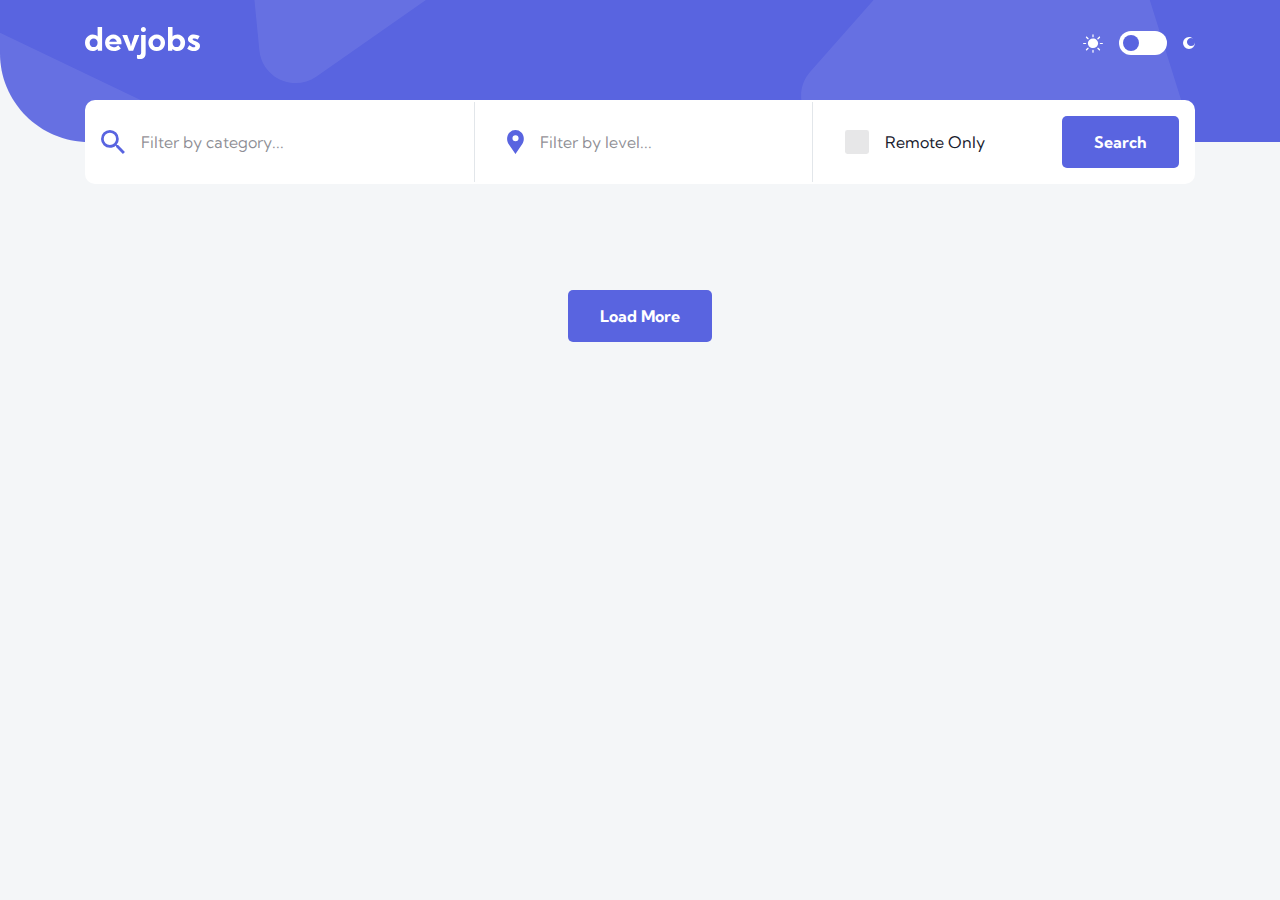
==== commit 48936498: "Show API data and autocomplete UI" ====
--- a/index.html
+++ b/index.html
@@ -14,7 +14,7 @@
 <body>
   <header>
     <!-- Background -->
-    <div class="header__background">
+    <div class="header__background" onclick="window.location.href=window.location.href">
       <picture>
         <source srcset="assets/desktop/bg-pattern-header.svg" media="(min-width: 1200px)"/>
         <source srcset="assets/tablet/bg-pattern-header.svg" media="(min-width: 768px)"/>
@@ -38,8 +38,15 @@
     <div class="header__searchbar">
       <label for="title">
         <img src="assets/desktop/icon-search.svg" alt="search">
-        <input type="text" placeholder="Filter by title...">
+        <input type="text" placeholder="Filter by category...">          
       </label>
+      <div class="header__autocom-title">
+        <li>Accounting</li>
+        <li>Accounting</li>
+        <li>Accounting</li>
+        <li>Accounting</li>
+        <li>Accounting</li>
+      </div>
       <a href="#" id="modal">
         <svg width="20" height="20" class="modal" xmlns="http://www.w3.org/2000/svg"><path d="M19.108 0H.86a.86.86 0 00-.764.455.833.833 0 00.068.884l6.685 9.202.007.01c.242.32.374.708.375 1.107v7.502a.825.825 0 00.248.594.865.865 0 00.942.18l3.756-1.4c.337-.1.56-.41.56-.784v-6.092c0-.399.132-.787.375-1.108l.007-.009 6.685-9.202c.19-.26.217-.6.068-.884A.86.86 0 0019.108 0z" fill="#6E8098" fill-rule="nonzero"/></svg>
       </a>
@@ -47,13 +54,20 @@
         <svg width="24" height="24" xmlns="http://www.w3.org/2000/svg"><path d="M17.112 15.059h-1.088l-.377-.377a8.814 8.814 0 002.15-5.784A8.898 8.898 0 008.898 0 8.898 8.898 0 000 8.898a8.898 8.898 0 008.898 8.899c2.211 0 4.23-.808 5.784-2.143l.377.377v1.081l6.845 6.832 2.04-2.04-6.832-6.845zm-8.214 0A6.16 6.16 0 118.9 2.737a6.16 6.16 0 010 12.322z" fill="#FFF" fill-rule="nonzero"/></svg>
       </a>
       <div class="header__hidden">
-        <label for="location">
-          <img src="assets/desktop/icon-location.svg" alt="location">
-          <input type="text" placeholder="Filter by location...">
+        <label for="level">
+          <img src="assets/desktop/icon-location.svg" alt="level">
+          <input type="text" placeholder="Filter by level...">
         </label>
+        <div class="header__autocom-level">
+          <!-- <li>Accounting</li>
+          <li>Accounting</li>
+          <li>Accounting</li>
+          <li>Accounting</li>
+          <li>Accounting</li> -->
+        </div>
         <label for="type">
-          <input type="checkbox" name="fulltime" id="fulltime1"> <!-- Need id -->
-          <label for="fulltime1">Full Time Only</label>
+          <input type="checkbox" name="remote1" id="remote1"> <!-- Need id -->
+          <label for="remote1">Remote Only</label>
         </label>
         <a href="#" class="searchBtn lightBtn">Search</a>
       </div>
@@ -62,14 +76,21 @@
     <!-- Modal mobile -->
     <div class="header__modal">
       <div class="header__modal-content">
-        <label for="location">
-          <img src="assets/desktop/icon-location.svg" alt="location">
-          <input type="text" placeholder="Filter by location...">
+        <label for="level">
+          <img src="assets/desktop/icon-location.svg" alt="level">
+          <input type="text" placeholder="Filter by level...">
         </label>
+        <div class="header__autocom-levelModal">
+          <!-- <li>Accounting</li>
+          <li>Accounting</li>
+          <li>Accounting</li>
+          <li>Accounting</li>
+          <li>Accounting</li> -->
+        </div>
         <div class="line"></div>
         <label for="type">
-          <input type="checkbox" name="fulltime" id="fulltime2"> <!-- Need id -->
-          <label for="fulltime2">Full Time Only</label>
+          <input type="checkbox" name="remote2" id="remote2"> <!-- Need id -->
+          <label for="remote2">Remote Only</label>
         </label>
         <a href="#" class="searchBtn lightBtn">Search</a>
       </div>
@@ -78,79 +99,16 @@
 
 
   <main>
-    <div class="job">
-      <!-- Job card -->
-      <a href="#"><div class="job__card job-1">
-        <img src="assets/SR Logo.png" class="job__logo" alt="company logo">
-        <div class="job__createTime">
-          <span class="job__type">5h ago</span>
-          <span>.</span>
-          <span class="job__type">Full Time</span>
-        </div>
-        <h3 class="job__title">Senior Software Engineer</h3>
-        <p class="job__type">So Digital Inc.</p>
-        <h4 class="job__location">Remote</h4>
-      </div></a>
+    <div class="job"></div>
 
-      <a href="#"><div class="job__card job-2">
-        <img src="assets/SR Logo.png" class="job__logo" alt="company logo">
-        <div class="job__createTime">
-          <span class="job__type">5h ago</span>
-          <span>.</span>
-          <span class="job__type">Full Time</span>
-        </div>
-        <h3 class="job__title">Senior Software Engineer</h3>
-        <p class="job__type">So Digital Inc.</p>
-        <h4 class="job__location">Remote</h4>
-      </div></a>
-
-      <a href="#"><div class="job__card job-3">
-        <img src="assets/SR Logo.png" class="job__logo" alt="company logo">
-        <div class="job__createTime">
-          <span class="job__type">5h ago</span>
-          <span>.</span>
-          <span class="job__type">Full Time</span>
-        </div>
-        <h3 class="job__title">Senior Software Engineer</h3>
-        <p class="job__type">So Digital Inc.</p>
-        <h4 class="job__location">Remote</h4>
-      </div></a>
-
-      <a href="#"><div class="job__card job-4">
-        <img src="assets/SR Logo.png" class="job__logo" alt="company logo">
-        <div class="job__createTime">
-          <span class="job__type">5h ago</span>
-          <span>.</span>
-          <span class="job__type">Full Time</span>
-        </div>
-        <h3 class="job__title">Senior Software Engineer</h3>
-        <p class="job__type">So Digital Inc.</p>
-        <h4 class="job__location">Remote</h4>
-      </div></a>
-
-      <a href="#"><div class="job__card job-5">
-        <img src="assets/SR Logo.png" class="job__logo" alt="company logo">
-        <div class="job__createTime">
-          <span class="job__type">5h ago</span>
-          <span>.</span>
-          <span class="job__type">Full Time</span>
-        </div>
-        <h3 class="job__title">Senior Software Engineer</h3>
-        <p class="job__type">So Digital Inc.</p>
-        <h4 class="job__location">Remote</h4>
-      </div></a>
-    
-    </div>
-
-    <!-- Load more -->
     <div class="loadmore" id="loadmore">
       <a href="#" class="lightBtn">Load More</a>
     </div>
-    
   </main>
   
-  <!-- <script src="js/class.js"></script> -->
-  <!-- <script src="js/app.js"></script> -->
+  <!-- <script src="js/suggestions.js"></script>
+  <script src="js/class.js"></script>
+  <script src="js/app.js"></script> -->
   <script src="js/ui.js"></script>
 </body>
 </html>--- a/sass/style.css
+++ b/sass/style.css
@@ -1,6 +1,6 @@
 @import url("https://fonts.googleapis.com/css2?family=Kumbh+Sans:wght@400;700&display=swap");
-/*--VARIABLES--*/
-/*--DARK MODE VAR--*/
+/*--SYSTEM VARIABLES--*/
+/*--DARK MODE VARIABLES--*/
 :root {
   --color-background: #F4F6F8;
   --color-text: #19202D;
@@ -86,6 +86,7 @@
   font: inherit;
   color: var(--color-text);
   background-color: var(--color-component-background);
+  outline: none;
 }
 
 ::-webkit-input-placeholder {
@@ -104,6 +105,11 @@
   color: var(--color-placeholder);
 }
 
+*:focus {
+  outline: 1px solid #939BF4;
+}
+
+/* Make svg clickable */
 svg {
   pointer-events: none;
 }
@@ -180,10 +186,6 @@
   background-color: #6E8098;
 }
 
-*:focus {
-  outline: 1px solid #939BF4;
-}
-
 /*--LAYOUT--*/
 body {
   background-color: var(--color-background);
@@ -255,6 +257,26 @@
   left: 28px;
 }
 
+.header__autocom-title, .header__autocom-level, .header__autocom-levelModal {
+  position: absolute;
+  top: 80px;
+  left: 0;
+  background-color: var(--color-component-background);
+  opacity: 0;
+  pointer-events: none;
+  max-height: 21.75rem;
+  width: 90vw;
+}
+
+.header__autocom-title li, .header__autocom-level li, .header__autocom-levelModal li {
+  padding: 1rem 0 1rem 2rem;
+  display: none;
+}
+
+.header__autocom-title li:hover, .header__autocom-level li:hover, .header__autocom-levelModal li:hover {
+  background: var(--checkbox-background);
+}
+
 .header__searchbar {
   width: 90vw;
   margin: 0 auto;
@@ -263,6 +285,7 @@
   border-radius: 10px;
   -webkit-transform: translateY(-50%);
           transform: translateY(-50%);
+  position: relative;
 }
 
 .header__searchbar input {
@@ -301,6 +324,19 @@
 
 .header__searchbar .modal.active path {
   fill: #FFFFFF;
+}
+
+.header__searchbar.open {
+  border-radius: 10px 10px 0 0;
+}
+
+.header__searchbar.open .header__autocom-title, .header__searchbar.open .header__autocom-level, .header__searchbar.open .header__autocom-levelModal {
+  opacity: 1;
+  pointer-events: auto;
+}
+
+.header__searchbar.open .header__autocom-title li, .header__searchbar.open .header__autocom-level li, .header__searchbar.open .header__autocom-levelModal li {
+  display: block;
 }
 
 .header__modal {
@@ -340,13 +376,14 @@
   width: 90%;
   padding: 1.5rem;
   border-radius: 10px;
-}
-
-.header__modal-content label[for=location] {
+  position: relative;
+}
+
+.header__modal-content label[for=level] {
   padding: 0 0 1.5rem;
 }
 
-.header__modal-content label[for=location] input {
+.header__modal-content label[for=level] input {
   margin-left: 1rem;
   border: none;
 }
@@ -375,6 +412,7 @@
   border-radius: 10px;
   margin-bottom: 3rem;
   text-align: left;
+  min-height: 250px;
 }
 
 .job__card * + * {
@@ -404,6 +442,10 @@
 .job__createTime span:nth-of-type(2) {
   font-size: 2rem;
   color: #6E8098;
+}
+
+.job__createTime span:nth-of-type(3) {
+  text-transform: capitalize;
 }
 
 .job__title {
--- a/sass/style-tablet.css
+++ b/sass/style-tablet.css
@@ -1,6 +1,6 @@
 @import url("https://fonts.googleapis.com/css2?family=Kumbh+Sans:wght@400;700&display=swap");
-/*--VARIABLES--*/
-/*--DARK MODE VAR--*/
+/*--SYSTEM VARIABLES--*/
+/*--DARK MODE VARIABLES--*/
 :root {
   --color-background: #F4F6F8;
   --color-text: #19202D;
@@ -86,6 +86,7 @@
   font: inherit;
   color: var(--color-text);
   background-color: var(--color-component-background);
+  outline: none;
 }
 
 ::-webkit-input-placeholder {
@@ -104,6 +105,11 @@
   color: var(--color-placeholder);
 }
 
+*:focus {
+  outline: 1px solid #939BF4;
+}
+
+/* Make svg clickable */
 svg {
   pointer-events: none;
 }
@@ -180,10 +186,6 @@
   background-color: #6E8098;
 }
 
-*:focus {
-  outline: 1px solid #939BF4;
-}
-
 /*--LAYOUT--*/
 body {
   background-color: var(--color-background);
@@ -263,6 +265,7 @@
   border-radius: 10px;
   -webkit-transform: translateY(-50%);
           transform: translateY(-50%);
+  position: relative;
 }
 
 .header__searchbar input {
@@ -301,6 +304,39 @@
 
 .header__searchbar .modal.active path {
   fill: #FFFFFF;
+}
+
+.header__searchbar.open {
+  border-radius: 10px 10px 0 0;
+}
+
+.header__searchbar.open__autocom-title, .header__searchbar.open__autocom-level, .header__searchbar.open__autocom-levelModal {
+  opacity: 1;
+  pointer-events: auto;
+}
+
+.header__searchbar.open__autocom-title li, .header__searchbar.open__autocom-level li, .header__searchbar.open__autocom-levelModal li {
+  display: block;
+}
+
+.header__autocom-title, .header__autocom-level, .header__autocom-levelModal {
+  position: absolute;
+  top: 80px;
+  left: 0;
+  background-color: var(--color-component-background);
+  opacity: 0;
+  pointer-events: none;
+  max-height: 21.75rem;
+  width: 90vw;
+}
+
+.header__autocom-title li, .header__autocom-level li, .header__autocom-levelModal li {
+  padding: 1rem 0 1rem 2rem;
+  display: none;
+}
+
+.header__autocom-title li:hover, .header__autocom-level li:hover, .header__autocom-levelModal li:hover {
+  background: var(--checkbox-background);
 }
 
 .header__modal {
@@ -340,13 +376,14 @@
   width: 90%;
   padding: 1.5rem;
   border-radius: 10px;
-}
-
-.header__modal-content label[for=location] {
+  position: relative;
+}
+
+.header__modal-content label[for=level] {
   padding: 0 0 1.5rem;
 }
 
-.header__modal-content label[for=location] input {
+.header__modal-content label[for=level] input {
   margin-left: 1rem;
   border: none;
 }
@@ -375,6 +412,7 @@
   border-radius: 10px;
   margin-bottom: 3rem;
   text-align: left;
+  min-height: 250px;
 }
 
 .job__card * + * {
@@ -404,6 +442,10 @@
 .job__createTime span:nth-of-type(2) {
   font-size: 2rem;
   color: #6E8098;
+}
+
+.job__createTime span:nth-of-type(3) {
+  text-transform: capitalize;
 }
 
 .job__title {
@@ -631,8 +673,8 @@
   width: 1px;
   height: 5rem;
   background: rgba(110, 128, 152, 0.2);
-  -webkit-transform: translateX(-2rem);
-          transform: translateX(-2rem);
+  -webkit-transform: translateX(1rem);
+          transform: translateX(1rem);
 }
 
 .header__searchbar .modal, .header__searchbar #search {
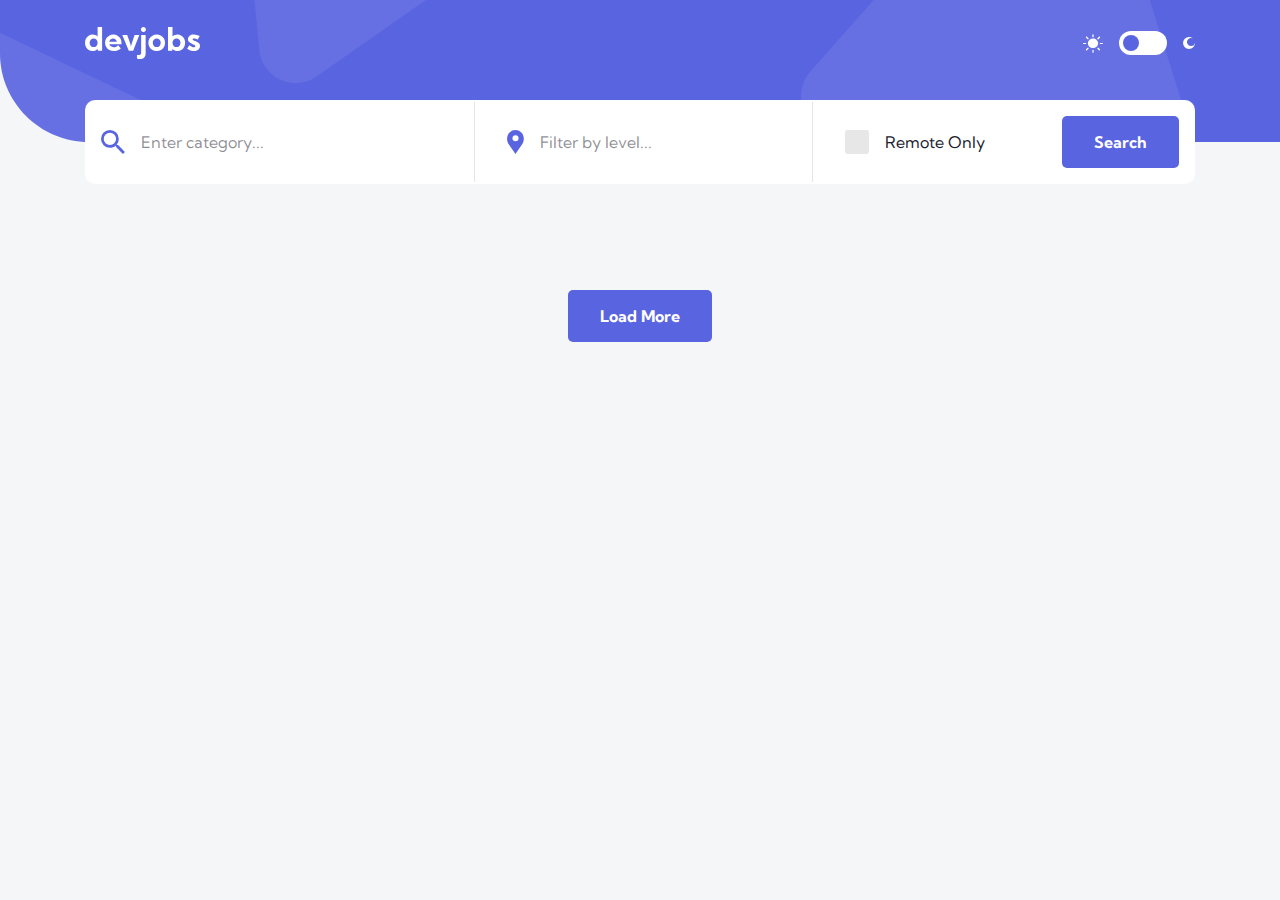
==== commit 8e4ed09c: "Update link" ====
--- a/index.html
+++ b/index.html
@@ -25,7 +25,7 @@
     <!-- Logo & Toggle -->
     <div class="header__mode">
         <!-- Logo -->
-        <a href="#" class="header__logo"><img src="assets/desktop/logo.svg" alt="logo"></a>
+        <a href="index.html" class="header__logo"><img src="assets/desktop/logo.svg" alt="logo"></a>
         <!-- Toggle -->
         <div class="row">
           <img src="assets/desktop/icon-sun.svg" alt="light mode">
@@ -38,15 +38,9 @@
     <div class="header__searchbar">
       <label for="title">
         <img src="assets/desktop/icon-search.svg" alt="search">
-        <input type="text" placeholder="Filter by category...">          
+        <input type="text" class="category" placeholder="Enter category...">          
       </label>
-      <div class="header__autocom-title">
-        <li>Accounting</li>
-        <li>Accounting</li>
-        <li>Accounting</li>
-        <li>Accounting</li>
-        <li>Accounting</li>
-      </div>
+      <div class="header__autocom-title"></div>
       <a href="#" id="modal">
         <svg width="20" height="20" class="modal" xmlns="http://www.w3.org/2000/svg"><path d="M19.108 0H.86a.86.86 0 00-.764.455.833.833 0 00.068.884l6.685 9.202.007.01c.242.32.374.708.375 1.107v7.502a.825.825 0 00.248.594.865.865 0 00.942.18l3.756-1.4c.337-.1.56-.41.56-.784v-6.092c0-.399.132-.787.375-1.108l.007-.009 6.685-9.202c.19-.26.217-.6.068-.884A.86.86 0 0019.108 0z" fill="#6E8098" fill-rule="nonzero"/></svg>
       </a>
@@ -56,18 +50,11 @@
       <div class="header__hidden">
         <label for="level">
           <img src="assets/desktop/icon-location.svg" alt="level">
-          <input type="text" placeholder="Filter by level...">
+          <input type="text" class="levelHidden" placeholder="Filter by level...">
         </label>
-        <div class="header__autocom-level">
-          <!-- <li>Accounting</li>
-          <li>Accounting</li>
-          <li>Accounting</li>
-          <li>Accounting</li>
-          <li>Accounting</li> -->
-        </div>
         <label for="type">
-          <input type="checkbox" name="remote1" id="remote1"> <!-- Need id -->
-          <label for="remote1">Remote Only</label>
+          <input type="checkbox" name="remoteHidden" id="remoteHidden"> <!-- Need id -->
+          <label for="remoteHidden">Remote Only</label>
         </label>
         <a href="#" class="searchBtn lightBtn">Search</a>
       </div>
@@ -78,21 +65,15 @@
       <div class="header__modal-content">
         <label for="level">
           <img src="assets/desktop/icon-location.svg" alt="level">
-          <input type="text" placeholder="Filter by level...">
+          <input type="text" class="levelModal" placeholder="Filter by level...">
         </label>
-        <div class="header__autocom-levelModal">
-          <!-- <li>Accounting</li>
-          <li>Accounting</li>
-          <li>Accounting</li>
-          <li>Accounting</li>
-          <li>Accounting</li> -->
-        </div>
+        <div class="header__autocom-modal"></div>
         <div class="line"></div>
         <label for="type">
-          <input type="checkbox" name="remote2" id="remote2"> <!-- Need id -->
-          <label for="remote2">Remote Only</label>
+          <input type="checkbox" name="remoteModal" id="remoteModal"> <!-- Need id -->
+          <label for="remoteModal">Remote Only</label>
         </label>
-        <a href="#" class="searchBtn lightBtn">Search</a>
+        <a href="#" class="searchBtnModal lightBtn">Search</a>
       </div>
     </div>
   </header>
@@ -106,9 +87,9 @@
     </div>
   </main>
   
-  <!-- <script src="js/suggestions.js"></script>
+  <script src="js/suggestions.js"></script>
   <script src="js/class.js"></script>
-  <script src="js/app.js"></script> -->
+  <script src="js/app.js"></script>
   <script src="js/ui.js"></script>
 </body>
 </html>--- a/sass/style.css
+++ b/sass/style.css
@@ -257,7 +257,7 @@
   left: 28px;
 }
 
-.header__autocom-title, .header__autocom-level, .header__autocom-levelModal {
+.header__autocom-title, .header__autocom-modal {
   position: absolute;
   top: 80px;
   left: 0;
@@ -268,12 +268,12 @@
   width: 90vw;
 }
 
-.header__autocom-title li, .header__autocom-level li, .header__autocom-levelModal li {
+.header__autocom-title li, .header__autocom-modal li {
   padding: 1rem 0 1rem 2rem;
   display: none;
 }
 
-.header__autocom-title li:hover, .header__autocom-level li:hover, .header__autocom-levelModal li:hover {
+.header__autocom-title li:hover, .header__autocom-modal li:hover {
   background: var(--checkbox-background);
 }
 
@@ -286,6 +286,7 @@
   -webkit-transform: translateY(-50%);
           transform: translateY(-50%);
   position: relative;
+  z-index: 3;
 }
 
 .header__searchbar input {
@@ -330,12 +331,13 @@
   border-radius: 10px 10px 0 0;
 }
 
-.header__searchbar.open .header__autocom-title, .header__searchbar.open .header__autocom-level, .header__searchbar.open .header__autocom-levelModal {
+.header__searchbar.open .header__autocom-title, .header__searchbar.open .header__autocom-modal {
   opacity: 1;
   pointer-events: auto;
-}
-
-.header__searchbar.open .header__autocom-title li, .header__searchbar.open .header__autocom-level li, .header__searchbar.open .header__autocom-levelModal li {
+  overflow: hidden;
+}
+
+.header__searchbar.open .header__autocom-title li, .header__searchbar.open .header__autocom-modal li {
   display: block;
 }
 
@@ -359,7 +361,7 @@
   position: fixed;
   top: 0;
   left: 0;
-  z-index: 1;
+  z-index: 5;
   visibility: hidden;
   opacity: 0;
   -webkit-transition: visibility 0s opacity 0.5s;
@@ -399,10 +401,22 @@
   text-align: center;
 }
 
+.header__modal.open .header__autocom-modal {
+  opacity: 1;
+  pointer-events: auto;
+  overflow: hidden;
+}
+
+.header__modal.open .header__autocom-modal li {
+  display: block;
+}
+
 .job {
   width: 90vw;
   text-align: center;
   margin: 2rem auto 5rem;
+  z-index: 0;
+  position: relative;
 }
 
 .job__card {
@@ -413,6 +427,7 @@
   margin-bottom: 3rem;
   text-align: left;
   min-height: 250px;
+  cursor: pointer;
 }
 
 .job__card * + * {
--- a/sass/style-tablet.css
+++ b/sass/style-tablet.css
@@ -257,6 +257,26 @@
   left: 28px;
 }
 
+.header__autocom-title, .header__autocom-modal {
+  position: absolute;
+  top: 80px;
+  left: 0;
+  background-color: var(--color-component-background);
+  opacity: 0;
+  pointer-events: none;
+  max-height: 21.75rem;
+  width: 90vw;
+}
+
+.header__autocom-title li, .header__autocom-modal li {
+  padding: 1rem 0 1rem 2rem;
+  display: none;
+}
+
+.header__autocom-title li:hover, .header__autocom-modal li:hover {
+  background: var(--checkbox-background);
+}
+
 .header__searchbar {
   width: 90vw;
   margin: 0 auto;
@@ -266,6 +286,7 @@
   -webkit-transform: translateY(-50%);
           transform: translateY(-50%);
   position: relative;
+  z-index: 3;
 }
 
 .header__searchbar input {
@@ -310,33 +331,14 @@
   border-radius: 10px 10px 0 0;
 }
 
-.header__searchbar.open__autocom-title, .header__searchbar.open__autocom-level, .header__searchbar.open__autocom-levelModal {
+.header__searchbar.open .header__autocom-title, .header__searchbar.open .header__autocom-modal {
   opacity: 1;
   pointer-events: auto;
-}
-
-.header__searchbar.open__autocom-title li, .header__searchbar.open__autocom-level li, .header__searchbar.open__autocom-levelModal li {
+  overflow: hidden;
+}
+
+.header__searchbar.open .header__autocom-title li, .header__searchbar.open .header__autocom-modal li {
   display: block;
-}
-
-.header__autocom-title, .header__autocom-level, .header__autocom-levelModal {
-  position: absolute;
-  top: 80px;
-  left: 0;
-  background-color: var(--color-component-background);
-  opacity: 0;
-  pointer-events: none;
-  max-height: 21.75rem;
-  width: 90vw;
-}
-
-.header__autocom-title li, .header__autocom-level li, .header__autocom-levelModal li {
-  padding: 1rem 0 1rem 2rem;
-  display: none;
-}
-
-.header__autocom-title li:hover, .header__autocom-level li:hover, .header__autocom-levelModal li:hover {
-  background: var(--checkbox-background);
 }
 
 .header__modal {
@@ -359,7 +361,7 @@
   position: fixed;
   top: 0;
   left: 0;
-  z-index: 1;
+  z-index: 5;
   visibility: hidden;
   opacity: 0;
   -webkit-transition: visibility 0s opacity 0.5s;
@@ -399,10 +401,22 @@
   text-align: center;
 }
 
+.header__modal.open .header__autocom-modal {
+  opacity: 1;
+  pointer-events: auto;
+  overflow: hidden;
+}
+
+.header__modal.open .header__autocom-modal li {
+  display: block;
+}
+
 .job {
   width: 90vw;
   text-align: center;
   margin: 2rem auto 5rem;
+  z-index: 0;
+  position: relative;
 }
 
 .job__card {
@@ -413,6 +427,7 @@
   margin-bottom: 3rem;
   text-align: left;
   min-height: 250px;
+  cursor: pointer;
 }
 
 .job__card * + * {
@@ -677,7 +692,13 @@
           transform: translateX(1rem);
 }
 
-.header__searchbar .modal, .header__searchbar #search {
+.header__searchbar #modal {
+  visibility: hidden;
+  opacity: 0;
+  pointer-events: none;
+}
+
+.header__searchbar #search {
   display: none;
 }
 
